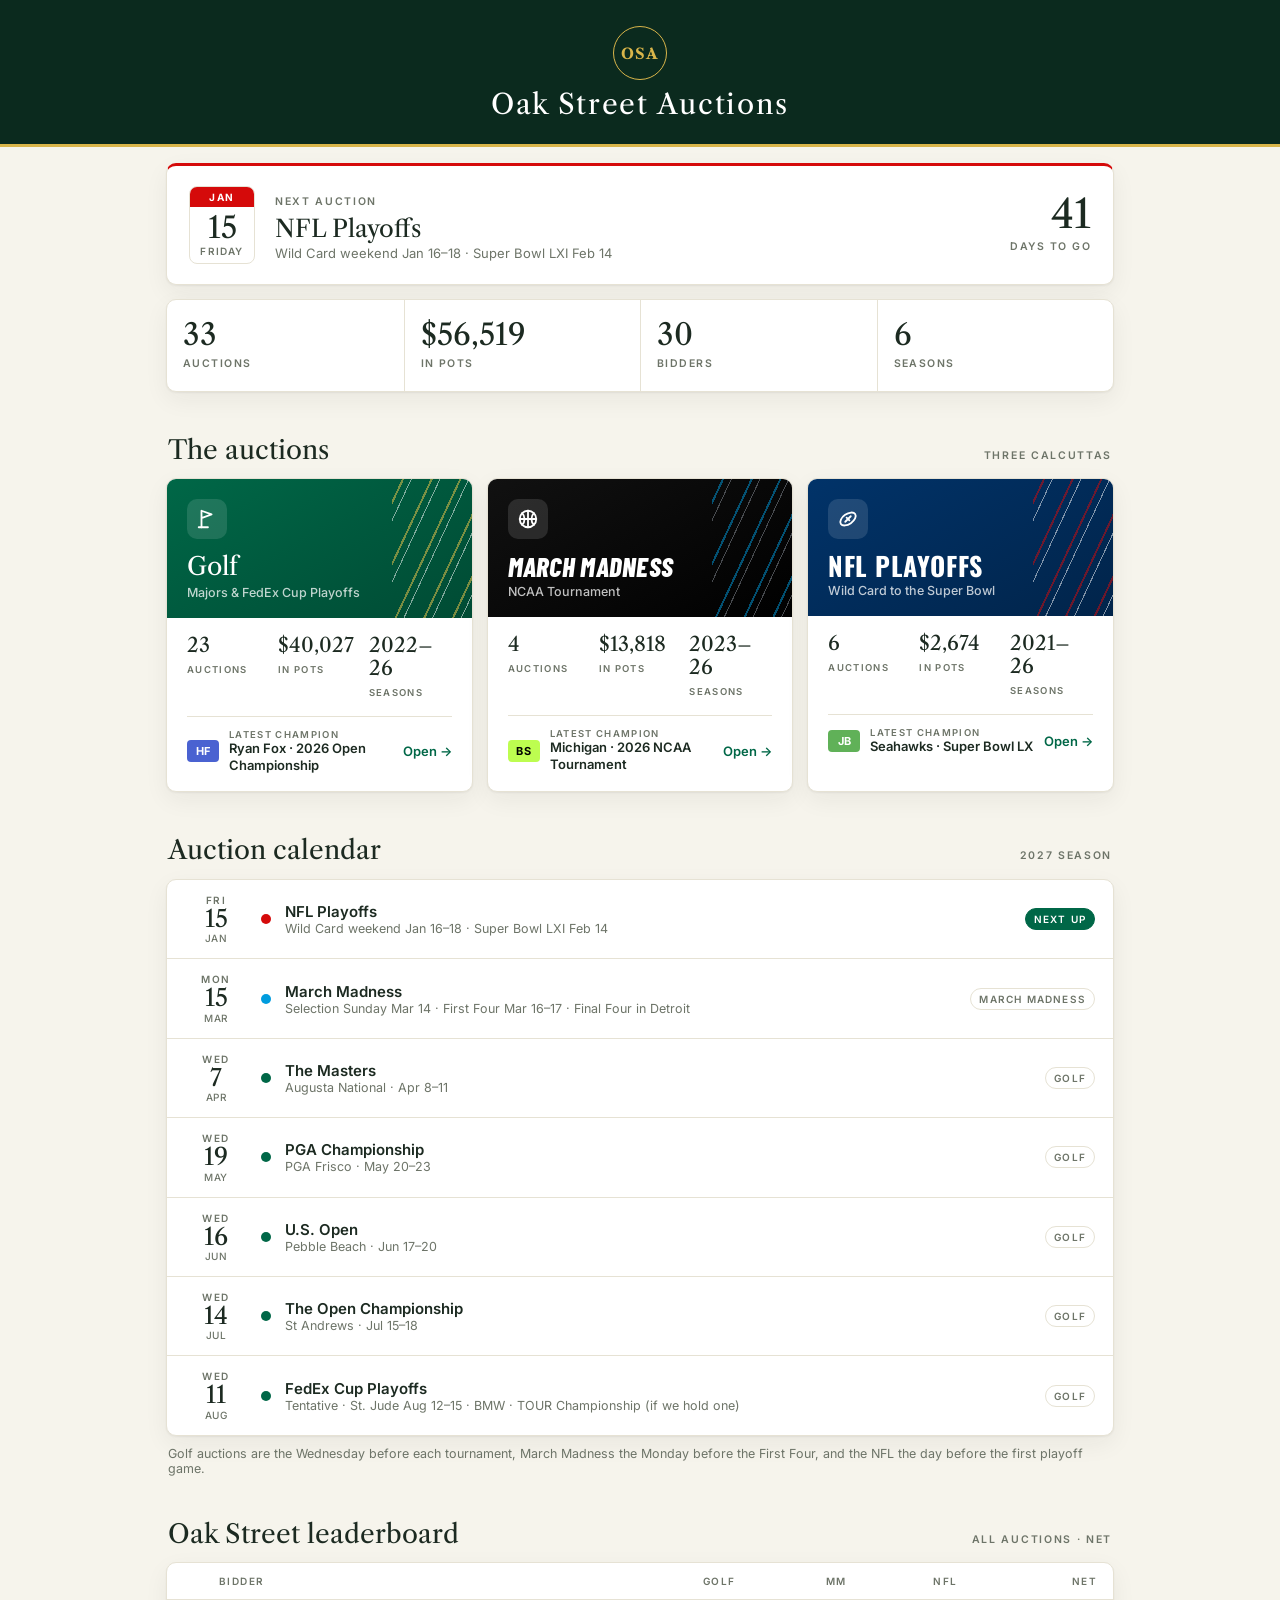
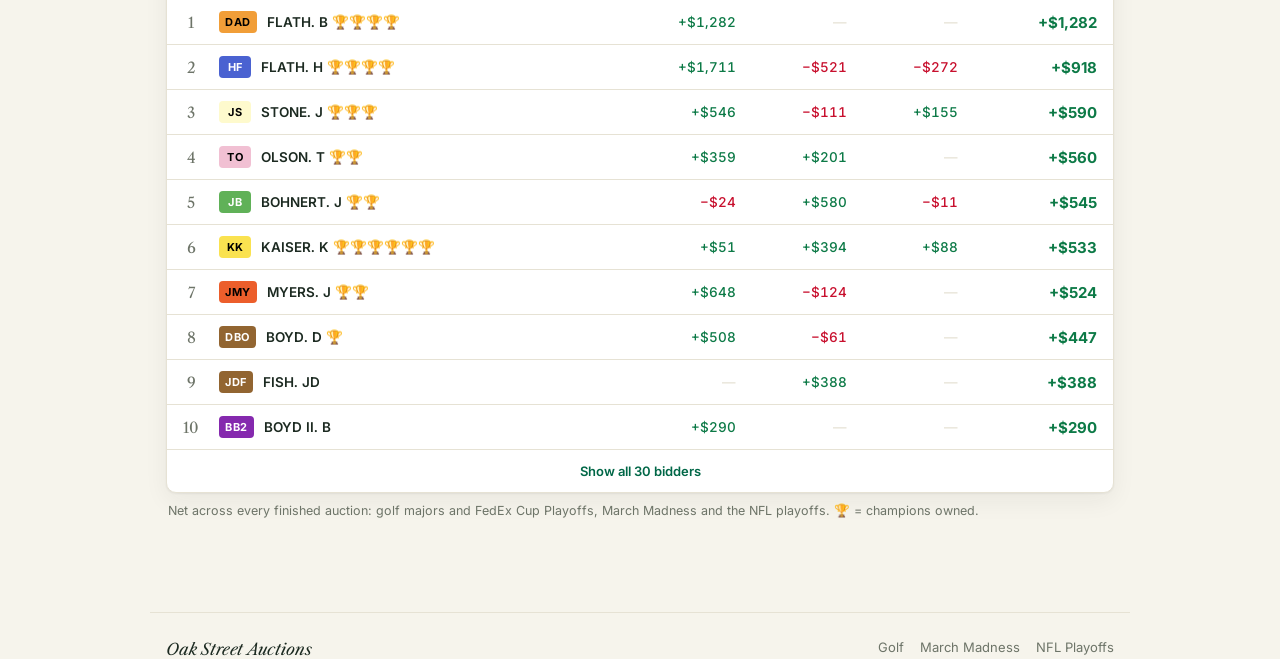
==== index.html @ 52f44124 "Main page reads totals live from the three sites (snapshot shown first, cached) Co-Authored-By: Clau" ====
<!doctype html>
<html lang="en">
<head>
<meta charset="utf-8">
<meta name="viewport" content="width=device-width,initial-scale=1,viewport-fit=cover">
<title>Oak Street Auctions</title>
<meta name="description" content="Oak Street Auctions: golf majors, March Madness and NFL Playoffs Calcuttas. Every bid, payout and champion since 2021.">
<meta name="theme-color" content="#0b2a1e">
<link rel="apple-touch-icon" href="apple-touch-icon.png">
<link rel="icon" href="apple-touch-icon.png">
<link rel="preconnect" href="https://fonts.googleapis.com">
<link href="https://fonts.googleapis.com/css2?family=Libre+Caslon+Text:ital,wght@0,400;0,700;1,400&family=Inter:wght@400;500;600;700&display=swap" rel="stylesheet">
<style>
:root{--bg:#f6f4ec;--card:#fff;--fg:#1c2a21;--mut:#6d7468;--line:#e6e2d4;--row:#faf9f4;--green:#006747;--deep:#0b2a1e;--gold:#d9b54a;--pos:#0d7a47;--neg:#c8102e;
  --shadow:0 1px 2px rgba(28,42,33,.06),0 8px 24px rgba(28,42,33,.06);--serif:"Libre Caslon Text",Georgia,serif;--ui:Inter,system-ui,-apple-system,"Segoe UI",sans-serif;
  --golf:#006747;--mm:#009cde;--nfl:#d50a0a}
@media (prefers-color-scheme:dark){:root:not([data-theme="light"]){--bg:#0a110d;--card:#121b16;--fg:#eef1ea;--mut:#9aa396;--line:#243029;--row:#16201a;--green:#4fb98a;--pos:#5fca98;--neg:#ff7a72;--shadow:none}}
:root[data-theme="dark"]{--bg:#0a110d;--card:#121b16;--fg:#eef1ea;--mut:#9aa396;--line:#243029;--row:#16201a;--green:#4fb98a;--pos:#5fca98;--neg:#ff7a72;--shadow:none}
*{box-sizing:border-box}
html{-webkit-text-size-adjust:100%;scroll-behavior:smooth}
body{margin:0;background:var(--bg);color:var(--fg);font:400 15px/1.45 var(--ui);-webkit-font-smoothing:antialiased}
a{color:inherit}
/* ===== header: crest + name ===== */
.top{background:#0b2a1e;color:#fff;text-align:center;padding:calc(env(safe-area-inset-top,0px) + 18px) 16px 16px;border-bottom:3px solid var(--gold)}
.top .cr{width:46px;height:46px;margin:0 auto;border:1.5px solid var(--gold);border-radius:50%;display:grid;place-items:center;font:700 13px var(--serif);letter-spacing:.08em;color:var(--gold);text-decoration:none}
.top h1{margin:8px 0 0;font:400 22px/1.2 var(--serif);letter-spacing:.06em}
@media(min-width:700px){.top{padding-top:26px;padding-bottom:22px}.top .cr{width:54px;height:54px;font-size:15px}.top h1{font-size:28px}}
/* ===== layout ===== */
main{position:relative;z-index:2;max-width:980px;margin:16px auto 0;padding:0 16px calc(40px + env(safe-area-inset-bottom,0px))}
.sec{display:flex;align-items:baseline;justify-content:space-between;gap:12px;margin:44px 2px 14px}
.sec h2{margin:0;font:400 26px/1.1 var(--serif)}
.sec span{font:600 10.5px var(--ui);letter-spacing:.16em;text-transform:uppercase;color:var(--mut)}
.card{background:var(--card);border:1px solid var(--line);border-radius:10px;box-shadow:var(--shadow)}
/* next up */
.next{display:grid;grid-template-columns:auto minmax(0,1fr) auto;gap:20px;align-items:center;padding:20px 22px;text-decoration:none;border-top:3px solid var(--c,var(--green))}
.cal{width:66px;text-align:center;border:1px solid var(--line);border-radius:8px;overflow:hidden;background:var(--card)}
.cal b{display:block;background:var(--c,var(--green));color:#fff;font:700 10px var(--ui);letter-spacing:.16em;padding:4px 0}
.cal strong{display:block;font:400 30px/1.15 var(--serif);padding-top:4px}.cal small{display:block;font:600 10px var(--ui);letter-spacing:.12em;color:var(--mut);padding-bottom:6px;text-transform:uppercase}
.nx small{font:600 10.5px var(--ui);letter-spacing:.16em;text-transform:uppercase;color:var(--mut)}
.nx h3{margin:4px 0 2px;font:400 24px/1.15 var(--serif)}.nx p{margin:0;font:13px var(--ui);color:var(--mut)}
.cd{text-align:right}.cd strong{display:block;font:400 40px/1 var(--serif)}.cd small{font:600 10.5px var(--ui);letter-spacing:.14em;text-transform:uppercase;color:var(--mut)}
@media(max-width:560px){.next{grid-template-columns:auto minmax(0,1fr);gap:14px;padding:18px}.cd{grid-column:1/-1;text-align:left;display:flex;align-items:baseline;gap:8px;border-top:1px solid var(--line);padding-top:12px}.cd strong{font-size:28px}}
/* numbers */
.nums{display:grid;grid-template-columns:repeat(4,minmax(0,1fr));margin-top:14px}
.nums div{padding:18px 16px;border-left:1px solid var(--line)}.nums div:first-child{border-left:0}
.nums strong{display:block;font:400 30px/1.1 var(--serif)}.nums small{font:600 10.5px var(--ui);letter-spacing:.14em;text-transform:uppercase;color:var(--mut)}
@media(max-width:560px){.nums{grid-template-columns:repeat(2,minmax(0,1fr))}.nums div:nth-child(3){border-left:0}.nums div:nth-child(n+3){border-top:1px solid var(--line)}.nums strong{font-size:26px}}
/* auctions */
.grid3{display:grid;grid-template-columns:repeat(3,minmax(0,1fr));gap:14px}
@media(max-width:820px){.grid3{grid-template-columns:1fr}}
.auc{display:flex;flex-direction:column;overflow:hidden;text-decoration:none;transition:transform .15s,box-shadow .15s}
.auc:hover{transform:translateY(-2px);box-shadow:0 2px 4px rgba(0,0,0,.06),0 14px 34px rgba(0,0,0,.1)}
.ah{position:relative;overflow:hidden;color:#fff;padding:20px 20px 18px;min-height:132px;display:flex;flex-direction:column;justify-content:space-between}
.ah:after{content:"";position:absolute;right:-10px;top:0;bottom:0;width:90px;background:repeating-linear-gradient(115deg,transparent 0 9px,var(--s1) 9px 11px,transparent 11px 17px,var(--s2) 17px 18px,transparent 18px 26px);opacity:.5}
.ah .ico{position:relative;z-index:1;width:40px;height:40px;border-radius:10px;background:rgba(255,255,255,.12);display:grid;place-items:center}
.ah .ico svg{width:22px;height:22px}
.ah h3{position:relative;z-index:1;margin:14px 0 0;font:400 25px/1.1 var(--serif)}
.ah p{position:relative;z-index:1;margin:4px 0 0;font:500 12.5px var(--ui);opacity:.75}
.golf .ah{background:linear-gradient(150deg,#006747,#004b34);--s1:#f2c94c;--s2:#fff}
.mm .ah{background:linear-gradient(150deg,#111,#000);--s1:#009cde;--s2:#8a9099}.mm .ah h3{font:italic 800 27px/1 "Barlow Condensed",var(--ui);text-transform:uppercase;letter-spacing:.01em}
.nfl .ah{background:linear-gradient(150deg,#013369,#01244a);--s1:#d50a0a;--s2:#fff}.nfl .ah h3{font:700 26px/1 Oswald,var(--ui);text-transform:uppercase;letter-spacing:.02em}
.ab{padding:16px 20px 18px;display:flex;flex-direction:column;gap:14px;flex:1}
.st{display:grid;grid-template-columns:repeat(3,minmax(0,1fr));gap:8px}
.st strong{display:block;font:400 20px/1.15 var(--serif)}.st small{font:600 9.5px var(--ui);letter-spacing:.14em;text-transform:uppercase;color:var(--mut)}
.lt{display:flex;align-items:center;gap:10px;padding-top:12px;border-top:1px solid var(--line);font:13px var(--ui)}
.lt .m{flex:1;min-width:0}.lt .m small{display:block;font:600 9.5px var(--ui);letter-spacing:.14em;text-transform:uppercase;color:var(--mut)}
.lt .m span{display:block;font-weight:600;line-height:1.3}
.open{font:600 13px var(--ui);color:var(--green);white-space:nowrap}
.tag{display:inline-flex;align-items:center;justify-content:center;min-width:32px;height:22px;padding:0 6px;border-radius:4px;font:700 11px var(--ui);letter-spacing:.04em;text-indent:.04em;flex:none}
/* calendar */
.tl .ev{display:grid;grid-template-columns:62px 10px minmax(0,1fr) auto;gap:14px;align-items:center;padding:14px 18px;border-bottom:1px solid var(--line);text-decoration:none}
.tl .ev:last-child{border-bottom:0}.tl .ev:hover{background:var(--row)}
.tl .d{text-align:center}.tl .d b{display:block;font:600 10px var(--ui);letter-spacing:.14em;color:var(--mut);text-transform:uppercase}.tl .d strong{display:block;font:400 24px/1.1 var(--serif)}.tl .d small{display:block;font:500 10px var(--ui);color:var(--mut);letter-spacing:.06em;text-transform:uppercase}
.tl .dot{width:10px;height:10px;border-radius:50%;background:var(--c)}
.tl .n{min-width:0}.tl .n strong{display:block;font:600 15px var(--ui)}.tl .n span{display:block;font:12.5px var(--ui);color:var(--mut);white-space:nowrap;overflow:hidden;text-overflow:ellipsis}
.pill{font:600 10px var(--ui);letter-spacing:.12em;text-transform:uppercase;padding:4px 8px;border-radius:99px;border:1px solid var(--line);color:var(--mut);white-space:nowrap}
.pill.nx{background:var(--green);border-color:var(--green);color:#fff}.pill.lv{background:#c8102e;border-color:#c8102e;color:#fff}
.tl .ev.past{opacity:.5}
@media(max-width:560px){.tl .ev{grid-template-columns:52px 8px minmax(0,1fr);gap:12px;padding:13px 14px}.tl .ev .pill{display:none}.tl .ev .pill.nx,.tl .ev .pill.lv{display:inline-block;grid-column:3;justify-self:start;margin-top:-4px}}
/* leaderboard */
.lb table{width:100%;border-collapse:collapse;font:500 13.5px var(--ui);font-variant-numeric:tabular-nums}
.lb th{font:600 10px var(--ui);letter-spacing:.14em;text-transform:uppercase;color:var(--mut);text-align:right;padding:12px 10px;border-bottom:1px solid var(--line)}
.lb td{padding:11px 10px;border-bottom:1px solid var(--line);text-align:right;white-space:nowrap}
.lb tr:last-child td{border-bottom:0}
.lb .rk{width:28px;text-align:center;color:var(--mut);font:400 15px var(--serif)}
.lb .who{text-align:left}.lb .who div{display:flex;align-items:center;gap:10px;font-weight:600}
.lb .tot{font:700 15px var(--ui)}
.lb .pos{color:var(--pos)}.lb .neg{color:var(--neg)}.lb .z{color:var(--line)}
.lb th:first-child,.lb td:first-child{padding-left:16px}.lb th:last-child,.lb td:last-child{padding-right:16px}
@media(max-width:560px){.lb .sp{display:none}}
.more{display:block;width:100%;border:0;border-top:1px solid var(--line);background:none;color:var(--green);font:600 13px var(--ui);padding:13px;cursor:pointer}
.note{font:12.5px var(--ui);color:var(--mut);margin:10px 2px 0}
footer{max-width:980px;margin:54px auto 0;padding:26px 16px 0;border-top:1px solid var(--line);display:flex;justify-content:space-between;gap:16px;flex-wrap:wrap;font:13px var(--ui);color:var(--mut)}
footer b{font:400 italic 16px var(--serif);color:var(--fg)}footer nav{display:flex;gap:16px}footer nav a{text-decoration:none}footer nav a:hover{color:var(--fg)}
</style>
<link href="https://fonts.googleapis.com/css2?family=Barlow+Condensed:ital,wght@1,800&family=Oswald:wght@700&display=swap" rel="stylesheet">
<script src="summary.js"></script>
</head>
<body>
<header class="top"><a class="cr" href="/" aria-label="Oak Street Auctions home">OSA</a><h1>Oak Street Auctions</h1></header>
<main>
  <a class="card next" id="next" href="#calendar"></a>
  <div class="card nums" id="nums"></div>

  <div class="sec" id="auctions"><h2>The auctions</h2><span>Three Calcuttas</span></div>
  <div class="grid3" id="aucs"></div>

  <div class="sec" id="calendar"><h2>Auction calendar</h2><span id="season"></span></div>
  <div class="card tl" id="tl"></div>
  <div class="note">Golf auctions are the Wednesday before each tournament, March Madness the Monday before the First Four, and the NFL the day before the first playoff game.</div>

  <div class="sec" id="leaderboard"><h2>Oak Street leaderboard</h2><span>All auctions · net</span></div>
  <div class="card lb" id="lb"></div>
  <div class="note">Net across every finished auction: golf majors and FedEx Cup Playoffs, March Madness and the NFL playoffs. 🏆 = champions owned.</div>
</main>
<footer><b>Oak Street Auctions</b><nav><a href="/majors/">Golf</a><a href="/march-madness/">March Madness</a><a href="/nfl/">NFL Playoffs</a></nav></footer>
<script>
const $=id=>document.getElementById(id);
const fm=n=>"$"+Math.round(n).toLocaleString(),sg=n=>(n=Math.round(n),(n<0?"−":n>0?"+":"")+fm(Math.abs(n))),cl=n=>Math.round(n)>0?"pos":Math.round(n)<0?"neg":"";
const SP={golf:{n:"Golf",c:"#006747",url:"/majors/",sub:"Majors & FedEx Cup Playoffs",what:"auctions",ic:'<path d="M6 21V3l11 4-11 4"/><path d="M3 21h10"/>'},
  mm:{n:"March Madness",c:"#009cde",url:"/march-madness/",sub:"NCAA Tournament",what:"auctions",ic:'<circle cx="12" cy="12" r="9"/><path d="M3 12h18M12 3v18M5.6 5.6c3.5 3.5 3.5 9.3 0 12.8M18.4 5.6c-3.5 3.5-3.5 9.3 0 12.8"/>'},
  nfl:{n:"NFL Playoffs",c:"#d50a0a",url:"/nfl/",sub:"Wild Card to the Super Bowl",what:"auctions",ic:'<ellipse cx="12" cy="12" rx="9.5" ry="5.5" transform="rotate(-35 12 12)"/><path d="M9 15l6-6M10.5 10.5l1 1M12.5 12.5l1 1"/>'}};
const tag=n=>{const l=window.OSA.look[n];return l?`<span class="tag" style="background:${l[1]};color:${l[2]}">${l[0]}</span>`:""};
const svg=d=>`<svg viewBox="0 0 24 24" fill="none" stroke="currentColor" stroke-width="2" stroke-linecap="round" stroke-linejoin="round">${d}</svg>`;
const dk=s=>new Date(s+"T12:00:00");
function draw(sched){const O=window.OSA,S=O.sites,today=new Date();today.setHours(0,0,0,0);
  const y0=Math.min(...Object.values(S).map(s=>s.y0));if($("kick"))$("kick").textContent="Calcuttas since "+y0;
  const tot=Object.values(S).reduce((a,s)=>a+s.auctions,0),pots=Object.values(S).reduce((a,s)=>a+s.pots,0);
  $("nums").innerHTML=`<div><strong>${tot}</strong><small>Auctions</small></div><div><strong>${fm(pots)}</strong><small>In pots</small></div><div><strong>${O.board.length}</strong><small>Bidders</small></div><div><strong>${new Date().getFullYear()-y0+1}</strong><small>Seasons</small></div>`;
  $("aucs").innerHTML=["golf","mm","nfl"].map(k=>{const s=S[k],p=SP[k];const owners=(s.last.owner||"").split(" & ").filter(Boolean);
    return`<a class="card auc ${k}" href="${p.url}"><div class="ah"><span class="ico">${svg(p.ic)}</span><div><h3>${p.n}</h3><p>${p.sub}</p></div></div>
    <div class="ab"><div class="st"><div><strong>${s.auctions}</strong><small>${p.what}</small></div><div><strong>${fm(s.pots)}</strong><small>in pots</small></div><div><strong>${s.y0}–${String(s.y1).slice(2)}</strong><small>seasons</small></div></div>
    <div class="lt">${owners.map(tag).join("")}<div class="m"><small>Latest champion</small><span>${s.last.champ} · ${s.last.ev}</span></div><span class="open">Open →</span></div></div></a>`}).join("");
  // calendar
  const ev=(sched&&sched.auctions||[]).map(a=>Object.assign({},a,{dt:dk(a.date)})).sort((a,b)=>a.dt-b.dt);
  $("season").textContent=sched?sched.season+" season":"";
  const nx=ev.find(a=>a.dt>=today);
  $("tl").innerHTML=ev.map(a=>{const p=SP[a.sport],past=a.dt<today,isN=a===nx,isT=a.dt.getTime()===today.getTime();
    return`<a class="ev${past?" past":""}" href="${a.site||p.url}" style="--c:${p.c}"><div class="d"><b>${a.dt.toLocaleDateString(undefined,{weekday:"short"})}</b><strong>${a.dt.getDate()}</strong><small>${a.dt.toLocaleDateString(undefined,{month:"short"})}</small></div><span class="dot"></span>
    <div class="n"><strong>${a.name}</strong><span>${a.tbd?"Tentative · ":""}${a.detail||""}</span></div>${isT?'<span class="pill lv">Tonight</span>':isN?'<span class="pill nx">Next up</span>':`<span class="pill">${p.n}</span>`}</a>`}).join("")||`<div style="padding:18px" class="note">The next season's calendar is coming soon.</div>`;
  // next up
  if(nx){const p=SP[nx.sport],days=Math.round((nx.dt-today)/864e5);
    $("next").style.setProperty("--c",p.c);$("next").href=nx.site||p.url;
    $("next").innerHTML=`<div class="cal"><b>${nx.dt.toLocaleDateString(undefined,{month:"short"}).toUpperCase()}</b><strong>${nx.dt.getDate()}</strong><small>${nx.dt.toLocaleDateString(undefined,{weekday:"long"})}</small></div>
    <div class="nx"><small>Next auction</small><h3>${nx.name}</h3><p>${nx.detail||""}</p></div><div class="cd"><strong>${days===0?"Tonight":days}</strong><small>${days===0?"":days===1?"day to go":"days to go"}</small></div>`}
  else $("next").style.display="none";
  // leaderboard
  const B=O.board,row=(r,i)=>{const net=r.won-r.paid,cell=k=>r.by[k]==null?'<td class="sp z">—</td>':`<td class="sp ${cl(r.by[k])}">${sg(r.by[k])}</td>`;
    return`<tr><td class="rk">${i+1}</td><td class="who"><div>${tag(r.n)}<span>${r.n}${r.titles?" "+"🏆".repeat(Math.min(r.titles,6)):""}</span></div></td>${cell("golf")}${cell("mm")}${cell("nfl")}<td class="tot ${cl(net)}">${sg(net)}</td></tr>`};
  const render=all=>{$("lb").innerHTML=`<table><thead><tr><th></th><th style="text-align:left">Bidder</th><th class="sp">Golf</th><th class="sp">MM</th><th class="sp">NFL</th><th>Net</th></tr></thead><tbody>${(all?B:B.slice(0,10)).map(row).join("")}</tbody></table>${B.length>10?`<button class="more" id="lbm">${all?"Show top 10":"Show all "+B.length+" bidders"}</button>`:""}`;
    const m=$("lbm");if(m)m.onclick=()=>render(!all)};
  render(false)}

/* ===== live totals: read each site directly (same website), so this page is never out of date.
   Shows the saved snapshot (summary.js) or the last live read first, then refreshes in the background. ===== */
const XJS={
 golf:`(()=>{computeAll();const evs=ALL.events,B=bidders(evs);const lx=evs.reduce((m,x)=>!m||x.ord<m.ord?x:m,null);
  return{auctions:evs.length,pots:Math.round(evs.reduce((t,x)=>t+x.pot,0)),y0:Math.min(...evs.map(x=>x.yr)),y1:Math.max(...evs.map(x=>x.yr)),bidders:B.length,
  last:{ev:lx.e.name,champ:lx.champ?lx.champ.name:"",owner:lx.champOwner,pot:Math.round(lx.pot)},
  rows:B.map(b=>({n:b.name,paid:Math.round(b.paid),won:Math.round(b.won),titles:b.titles})),look:Object.fromEntries(Object.values(ALL.look).map(o=>[o.name,[o.tag,o.color,o.text]]))}})()`,
 mm:`(()=>{const A=allTime(),D=statsData();const ly=D.yrs[D.yrs.length-1];
  return{auctions:A.yrs.length,pots:Math.round(A.yrs.reduce((t,y)=>t+y.tot,0)),y0:+A.yrs[0].y,y1:+ly.y,bidders:A.rows.length,
  last:{ev:ly.y+" NCAA Tournament",champ:ly.champ,owner:ly.champOwn,pot:Math.round(ly.tot)},
  rows:A.rows.map(r=>({n:r.n,paid:Math.round(r.sp),won:Math.round(r.won),titles:r.t?r.t.length:0})),look:Object.fromEntries(A.rows.map(r=>[r.n,[r.b.tag,r.b.c,r.b.fg]]))}})()`,
 nfl:`(()=>{const A=allData(),ls=A.ys[A.ys.length-1];
  return{auctions:A.ys.length,pots:A.ys.reduce((t,S)=>t+S.pot,0),y0:+A.ys[0].y,y1:+ls.y,bidders:A.names.length,
  last:{ev:SBN(ls.y),champ:ls.champ.n,owner:ls.champ.own.map(o=>o[0]).join(" & "),pot:ls.pot},
  rows:A.names.map(n=>{const my=A.lots.filter(l=>l.own===n);return{n,paid:Math.round(my.reduce((a,l)=>a+l.bid,0)),won:Math.round(my.reduce((a,l)=>a+l.won,0)),titles:A.ys.filter(S=>S.champ.own.some(o=>o[0]===n)).length}}),look:Object.fromEntries(A.names.map(n=>[n,[A.look[n].tag,A.look[n].c,A.look[n].fg]]))}})()`};
const SRC={golf:"/majors/?embed=1",mm:"/march-madness/?embed=1",nfl:"/nfl/?embed=1"};
function readSite(k){return new Promise(res=>{const f=document.createElement("iframe");f.style.cssText="position:absolute;width:1px;height:1px;left:-9999px;border:0;visibility:hidden";f.setAttribute("aria-hidden","true");f.tabIndex=-1;
  let n=0,done=v=>{clearInterval(t);f.remove();res(v)};const t=setInterval(()=>{n++;try{const w=f.contentWindow;if(w&&w.document.readyState==="complete"){const v=w.eval(XJS[k]);if(v&&v.rows&&v.rows.length)return done({v,w:null,tagSet:null})}}catch(e){}if(n>60)done(null)},250);
  f.src=SRC[k];document.body.appendChild(f)})}
function build(d,tagger){const look={};["nfl","mm","golf"].forEach(k=>Object.assign(look,d[k].look));
  if(tagger){const T=tagger(Object.keys(look));for(const n in look)if(T[n])look[n]=[T[n],look[n][1],look[n][2]]}
  const comb={};["golf","mm","nfl"].forEach(k=>d[k].rows.forEach(r=>{const c=comb[r.n]||(comb[r.n]={n:r.n,paid:0,won:0,titles:0,by:{}});c.paid+=r.paid;c.won+=r.won;c.titles+=r.titles;c.by[k]=r.won-r.paid}));
  const sites={};for(const k in d){const{rows,look:_,...rest}=d[k];sites[k]=rest}
  return{sites,look,board:Object.values(comb).sort((a,b)=>(b.won-b.paid)-(a.won-a.paid))}}
async function refreshLive(){const ks=["golf","mm","nfl"],got={};let tagger=null;
  for(const k of ks){const r=await readSite(k);if(!r)return;got[k]=r.v}
  // all-time tags come from the golf site's rule (both bidders sharing initials get three letters; Brandon Flath is DAD next to Flater)
  try{const f=document.createElement("iframe");f.style.cssText="position:absolute;width:1px;height:1px;left:-9999px;border:0;visibility:hidden";f.src="/majors/?embed=1";document.body.appendChild(f);
    await new Promise(r=>{let n=0;const t=setInterval(()=>{n++;try{if(f.contentWindow.tagSet){tagger=(ns)=>f.contentWindow.tagSet(ns,true);clearInterval(t);r()}}catch(e){}if(n>40){clearInterval(t);r()}},250)});
    const L=build(got,tagger);f.remove();
    window.OSA=L;try{localStorage.setItem("osa-summary",JSON.stringify({t:Date.now(),d:L}))}catch(e){}if(window.SCHED_DATA!==undefined)draw(window.SCHED_DATA)}catch(e){}}
try{const c=JSON.parse(localStorage.getItem("osa-summary")||"null");if(c&&c.d&&c.d.board)window.OSA=c.d}catch(e){}
fetch("schedule.json",{cache:"no-store"}).then(r=>r.json()).catch(()=>null).then(j=>{window.SCHED_DATA=j;draw(j);setTimeout(refreshLive,400)});
</script>
</body>
</html>
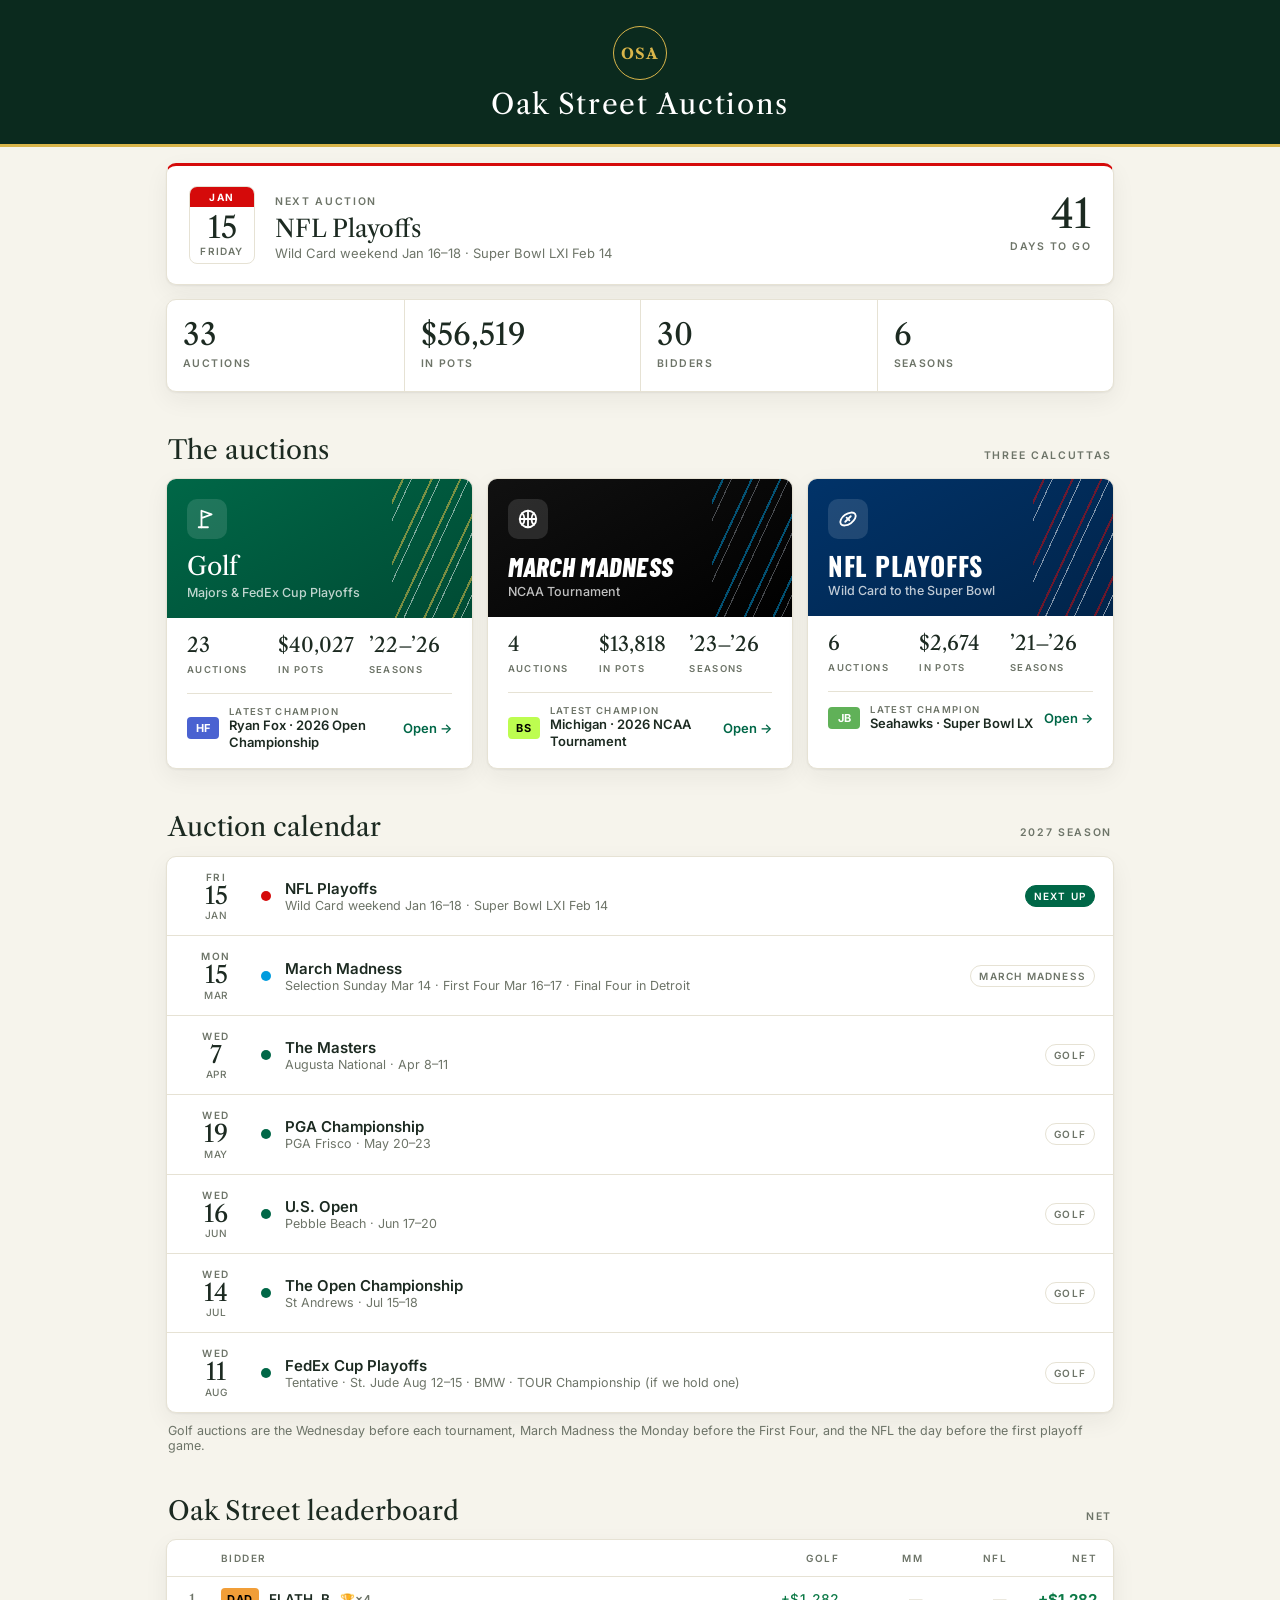
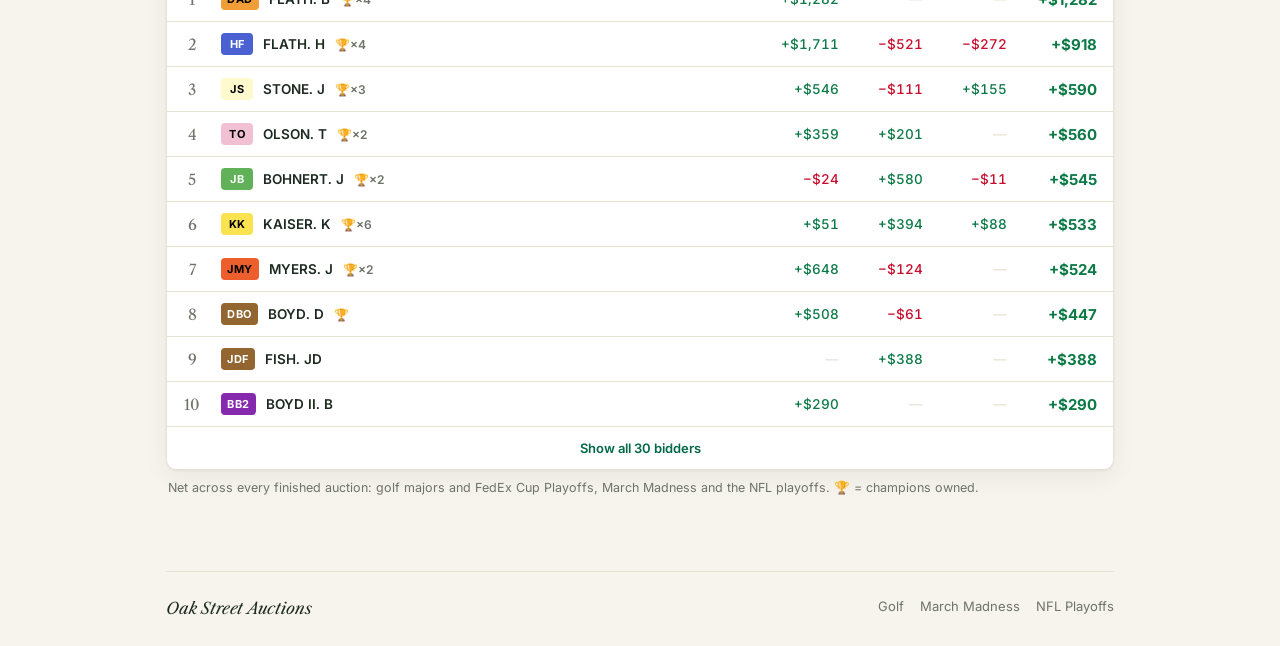
==== commit 500d0612: "Polish pass: no ligatures, leaderboard fits its card, footer inside margins, season ranges, NFL sche" ====
--- a/index.html
+++ b/index.html
@@ -4,7 +4,12 @@
 <meta charset="utf-8">
 <meta name="viewport" content="width=device-width,initial-scale=1,viewport-fit=cover">
 <title>Oak Street Auctions</title>
-<meta name="description" content="Oak Street Auctions: golf majors, March Madness and NFL Playoffs Calcuttas. Every bid, payout and champion since 2021.">
+<meta name="description" content="Golf majors, March Madness and NFL Playoffs Calcuttas: live scores, payouts, standings and every result since 2021.">
+<meta property="og:title" content="Oak Street Auctions">
+<meta property="og:description" content="Golf majors, March Madness and NFL Playoffs Calcuttas: live scores, payouts, standings and every result since 2021.">
+<meta property="og:url" content="https://oakstreetauctions.github.io/">
+<meta property="og:image" content="https://oakstreetauctions.github.io/apple-touch-icon.png">
+<meta property="og:type" content="website">
 <meta name="theme-color" content="#0b2a1e">
 <link rel="apple-touch-icon" href="apple-touch-icon.png">
 <link rel="icon" href="apple-touch-icon.png">
@@ -18,7 +23,7 @@
 :root[data-theme="dark"]{--bg:#0a110d;--card:#121b16;--fg:#eef1ea;--mut:#9aa396;--line:#243029;--row:#16201a;--green:#4fb98a;--pos:#5fca98;--neg:#ff7a72;--shadow:none}
 *{box-sizing:border-box}
 html{-webkit-text-size-adjust:100%;scroll-behavior:smooth}
-body{margin:0;background:var(--bg);color:var(--fg);font:400 15px/1.45 var(--ui);-webkit-font-smoothing:antialiased}
+body{margin:0;background:var(--bg);color:var(--fg);font:400 15px/1.45 var(--ui);-webkit-font-smoothing:antialiased;font-variant-ligatures:no-common-ligatures;font-feature-settings:"liga" 0,"dlig" 0}
 a{color:inherit}
 /* ===== header: crest + name ===== */
 .top{background:#0b2a1e;color:#fff;text-align:center;padding:calc(env(safe-area-inset-top,0px) + 18px) 16px 16px;border-bottom:3px solid var(--gold)}
@@ -61,7 +66,7 @@
 .nfl .ah{background:linear-gradient(150deg,#013369,#01244a);--s1:#d50a0a;--s2:#fff}.nfl .ah h3{font:700 26px/1 Oswald,var(--ui);text-transform:uppercase;letter-spacing:.02em}
 .ab{padding:16px 20px 18px;display:flex;flex-direction:column;gap:14px;flex:1}
 .st{display:grid;grid-template-columns:repeat(3,minmax(0,1fr));gap:8px}
-.st strong{display:block;font:400 20px/1.15 var(--serif)}.st small{font:600 9.5px var(--ui);letter-spacing:.14em;text-transform:uppercase;color:var(--mut)}
+.st strong{display:block;font:400 20px/1.15 var(--serif);white-space:nowrap}.st small{font:600 9.5px var(--ui);letter-spacing:.14em;text-transform:uppercase;color:var(--mut)}
 .lt{display:flex;align-items:center;gap:10px;padding-top:12px;border-top:1px solid var(--line);font:13px var(--ui)}
 .lt .m{flex:1;min-width:0}.lt .m small{display:block;font:600 9.5px var(--ui);letter-spacing:.14em;text-transform:uppercase;color:var(--mut)}
 .lt .m span{display:block;font-weight:600;line-height:1.3}
@@ -78,20 +83,22 @@
 .tl .ev.past{opacity:.5}
 @media(max-width:560px){.tl .ev{grid-template-columns:52px 8px minmax(0,1fr);gap:12px;padding:13px 14px}.tl .ev .pill{display:none}.tl .ev .pill.nx,.tl .ev .pill.lv{display:inline-block;grid-column:3;justify-self:start;margin-top:-4px}}
 /* leaderboard */
-.lb table{width:100%;border-collapse:collapse;font:500 13.5px var(--ui);font-variant-numeric:tabular-nums}
+.lb{overflow:hidden}.lb table{width:100%;table-layout:fixed;border-collapse:collapse;font:500 13.5px var(--ui);font-variant-numeric:tabular-nums}
 .lb th{font:600 10px var(--ui);letter-spacing:.14em;text-transform:uppercase;color:var(--mut);text-align:right;padding:12px 10px;border-bottom:1px solid var(--line)}
 .lb td{padding:11px 10px;border-bottom:1px solid var(--line);text-align:right;white-space:nowrap}
 .lb tr:last-child td{border-bottom:0}
 .lb .rk{width:28px;text-align:center;color:var(--mut);font:400 15px var(--serif)}
-.lb .who{text-align:left}.lb .who div{display:flex;align-items:center;gap:10px;font-weight:600}
+.lb .who{text-align:left;width:auto}.lb .who div{display:flex;align-items:center;gap:10px;font-weight:600;min-width:0}.lb .who span:not(.tag){overflow:hidden;text-overflow:ellipsis;white-space:nowrap}.lb .tr{font:600 12px var(--ui);color:var(--mut);white-space:nowrap}
+.lb th.sp,.lb td.sp{width:84px}.lb th:last-child,.lb td:last-child{width:96px}.lb th:first-child,.lb td:first-child{width:44px}
 .lb .tot{font:700 15px var(--ui)}
 .lb .pos{color:var(--pos)}.lb .neg{color:var(--neg)}.lb .z{color:var(--line)}
 .lb th:first-child,.lb td:first-child{padding-left:16px}.lb th:last-child,.lb td:last-child{padding-right:16px}
 @media(max-width:560px){.lb .sp{display:none}}
 .more{display:block;width:100%;border:0;border-top:1px solid var(--line);background:none;color:var(--green);font:600 13px var(--ui);padding:13px;cursor:pointer}
 .note{font:12.5px var(--ui);color:var(--mut);margin:10px 2px 0}
-footer{max-width:980px;margin:54px auto 0;padding:26px 16px 0;border-top:1px solid var(--line);display:flex;justify-content:space-between;gap:16px;flex-wrap:wrap;font:13px var(--ui);color:var(--mut)}
+footer{max-width:948px;margin:36px 16px 0;padding:26px 0 calc(28px + env(safe-area-inset-bottom,0px));border-top:1px solid var(--line);display:flex;justify-content:space-between;gap:16px;flex-wrap:wrap;font:13px var(--ui);color:var(--mut)}
 footer b{font:400 italic 16px var(--serif);color:var(--fg)}footer nav{display:flex;gap:16px}footer nav a{text-decoration:none}footer nav a:hover{color:var(--fg)}
+@media(min-width:980px){footer{margin-left:auto;margin-right:auto}}
 </style>
 <link href="https://fonts.googleapis.com/css2?family=Barlow+Condensed:ital,wght@1,800&family=Oswald:wght@700&display=swap" rel="stylesheet">
 <script src="summary.js"></script>
@@ -109,7 +116,7 @@
   <div class="card tl" id="tl"></div>
   <div class="note">Golf auctions are the Wednesday before each tournament, March Madness the Monday before the First Four, and the NFL the day before the first playoff game.</div>
 
-  <div class="sec" id="leaderboard"><h2>Oak Street leaderboard</h2><span>All auctions · net</span></div>
+  <div class="sec" id="leaderboard"><h2>Oak Street leaderboard</h2><span>Net</span></div>
   <div class="card lb" id="lb"></div>
   <div class="note">Net across every finished auction: golf majors and FedEx Cup Playoffs, March Madness and the NFL playoffs. 🏆 = champions owned.</div>
 </main>
@@ -129,7 +136,7 @@
   $("nums").innerHTML=`<div><strong>${tot}</strong><small>Auctions</small></div><div><strong>${fm(pots)}</strong><small>In pots</small></div><div><strong>${O.board.length}</strong><small>Bidders</small></div><div><strong>${new Date().getFullYear()-y0+1}</strong><small>Seasons</small></div>`;
   $("aucs").innerHTML=["golf","mm","nfl"].map(k=>{const s=S[k],p=SP[k];const owners=(s.last.owner||"").split(" & ").filter(Boolean);
     return`<a class="card auc ${k}" href="${p.url}"><div class="ah"><span class="ico">${svg(p.ic)}</span><div><h3>${p.n}</h3><p>${p.sub}</p></div></div>
-    <div class="ab"><div class="st"><div><strong>${s.auctions}</strong><small>${p.what}</small></div><div><strong>${fm(s.pots)}</strong><small>in pots</small></div><div><strong>${s.y0}–${String(s.y1).slice(2)}</strong><small>seasons</small></div></div>
+    <div class="ab"><div class="st"><div><strong>${s.auctions}</strong><small>${p.what}</small></div><div><strong>${fm(s.pots)}</strong><small>in pots</small></div><div><strong>’${String(s.y0).slice(2)}–’${String(s.y1).slice(2)}</strong><small>seasons</small></div></div>
     <div class="lt">${owners.map(tag).join("")}<div class="m"><small>Latest champion</small><span>${s.last.champ} · ${s.last.ev}</span></div><span class="open">Open →</span></div></div></a>`}).join("");
   // calendar
   const ev=(sched&&sched.auctions||[]).map(a=>Object.assign({},a,{dt:dk(a.date)})).sort((a,b)=>a.dt-b.dt);
@@ -146,7 +153,7 @@
   else $("next").style.display="none";
   // leaderboard
   const B=O.board,row=(r,i)=>{const net=r.won-r.paid,cell=k=>r.by[k]==null?'<td class="sp z">—</td>':`<td class="sp ${cl(r.by[k])}">${sg(r.by[k])}</td>`;
-    return`<tr><td class="rk">${i+1}</td><td class="who"><div>${tag(r.n)}<span>${r.n}${r.titles?" "+"🏆".repeat(Math.min(r.titles,6)):""}</span></div></td>${cell("golf")}${cell("mm")}${cell("nfl")}<td class="tot ${cl(net)}">${sg(net)}</td></tr>`};
+    return`<tr><td class="rk">${i+1}</td><td class="who"><div>${tag(r.n)}<span>${r.n}</span>${r.titles?`<span class="tr">🏆${r.titles>1?"×"+r.titles:""}</span>`:""}</div></td>${cell("golf")}${cell("mm")}${cell("nfl")}<td class="tot ${cl(net)}">${sg(net)}</td></tr>`};
   const render=all=>{$("lb").innerHTML=`<table><thead><tr><th></th><th style="text-align:left">Bidder</th><th class="sp">Golf</th><th class="sp">MM</th><th class="sp">NFL</th><th>Net</th></tr></thead><tbody>${(all?B:B.slice(0,10)).map(row).join("")}</tbody></table>${B.length>10?`<button class="more" id="lbm">${all?"Show top 10":"Show all "+B.length+" bidders"}</button>`:""}`;
     const m=$("lbm");if(m)m.onclick=()=>render(!all)};
   render(false)}
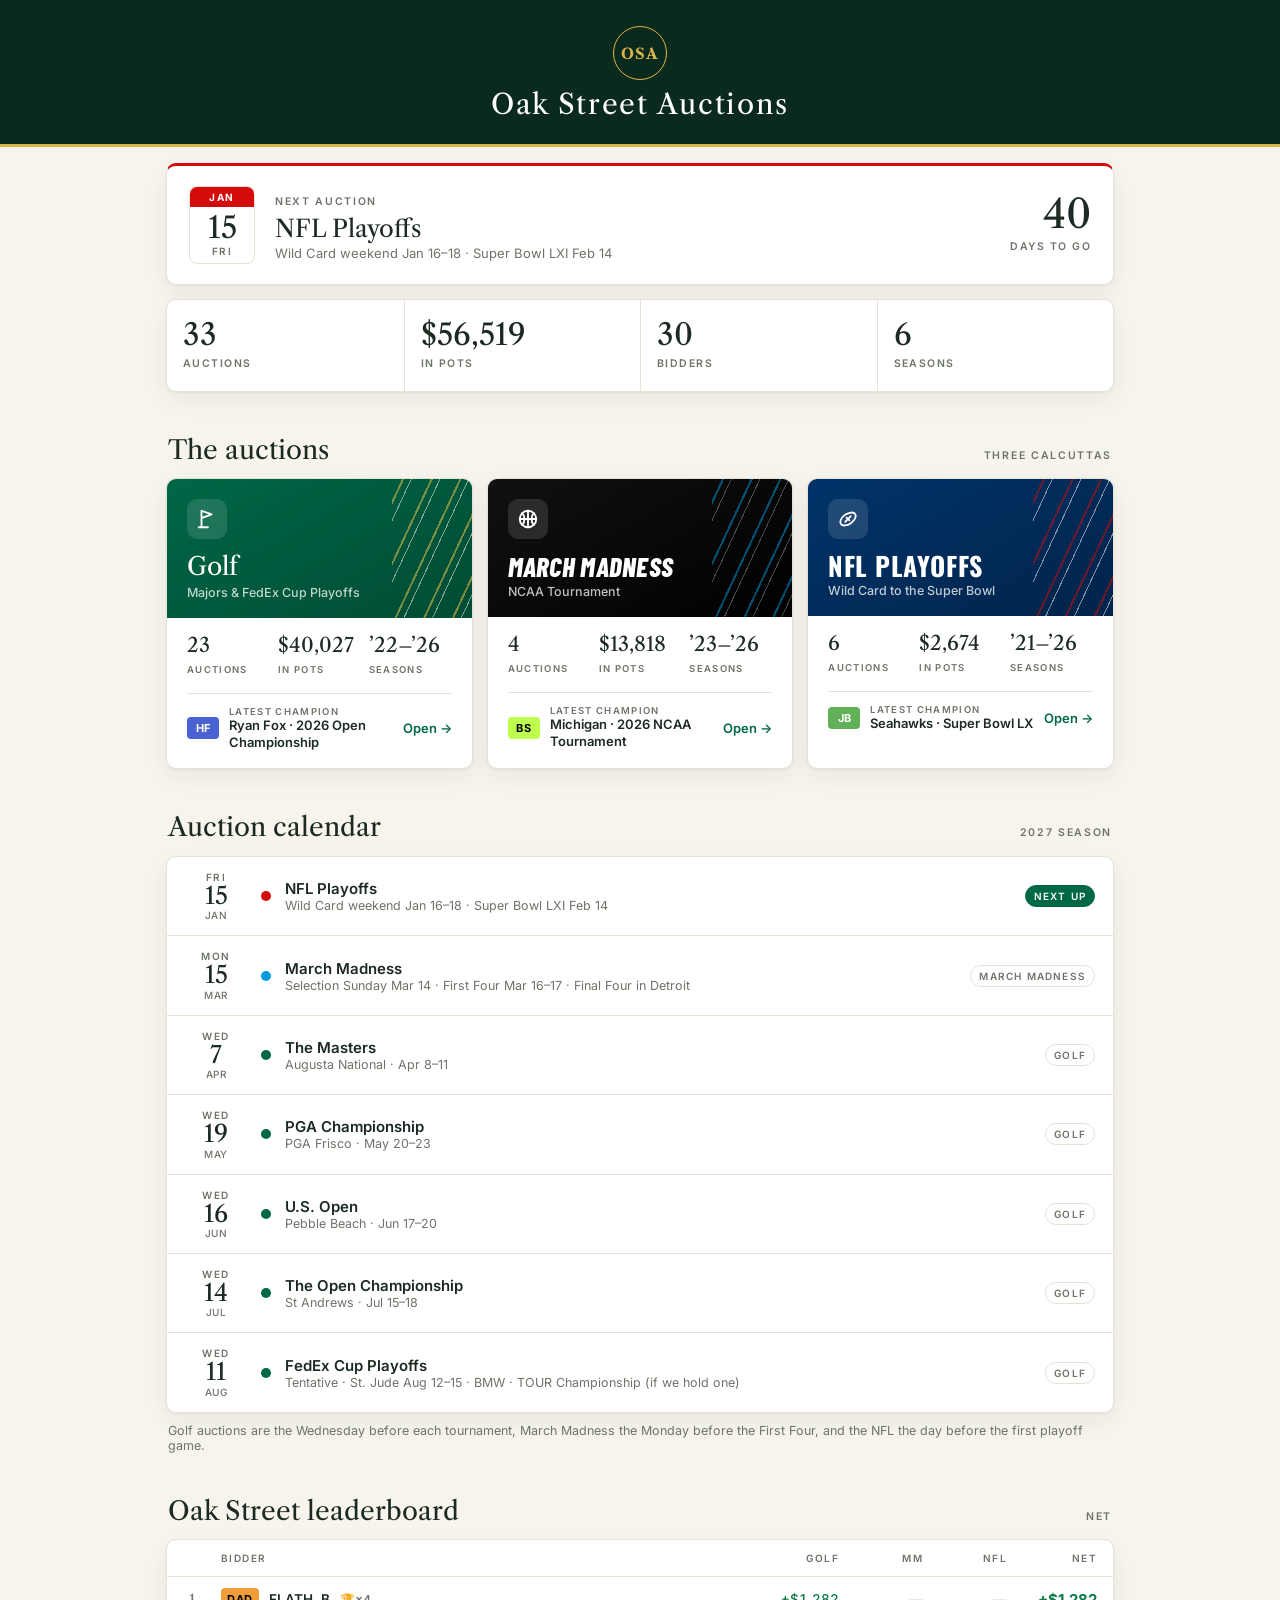
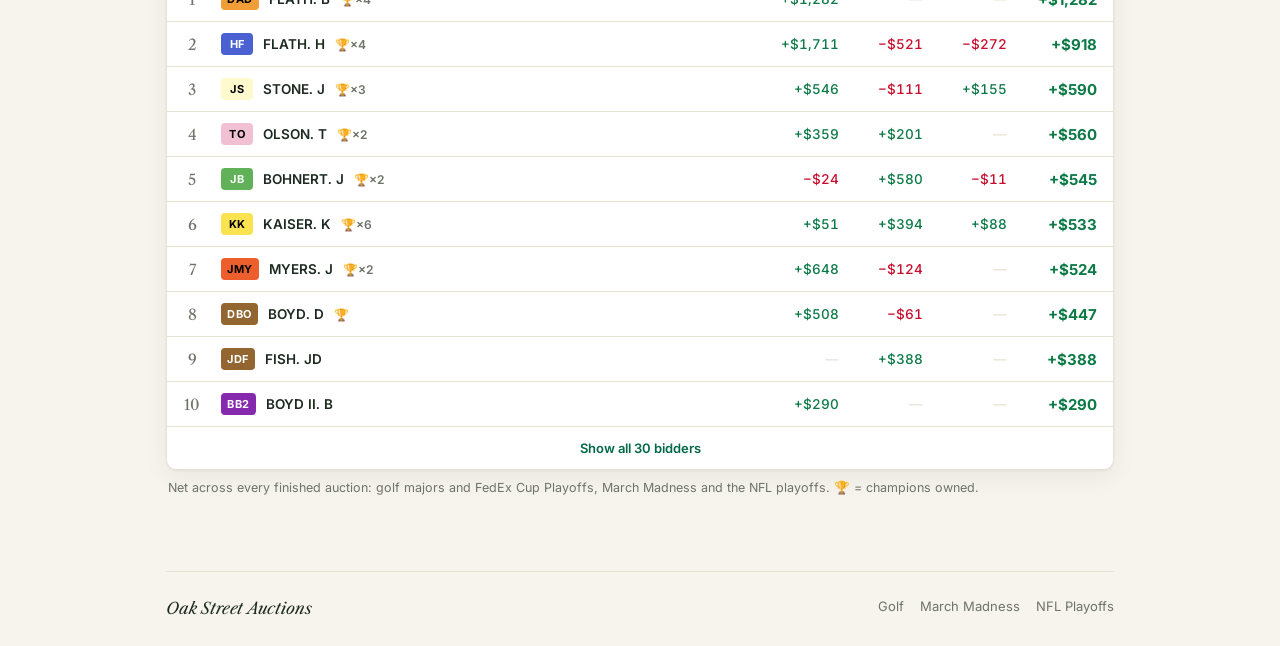
==== commit 57749693: "Countdown: fix off-by-one day and the auction-day Tonight tag; seasons count from data Co-Authored-B" ====
--- a/index.html
+++ b/index.html
@@ -133,7 +133,7 @@
 function draw(sched){const O=window.OSA,S=O.sites,today=new Date();today.setHours(0,0,0,0);
   const y0=Math.min(...Object.values(S).map(s=>s.y0));if($("kick"))$("kick").textContent="Calcuttas since "+y0;
   const tot=Object.values(S).reduce((a,s)=>a+s.auctions,0),pots=Object.values(S).reduce((a,s)=>a+s.pots,0);
-  $("nums").innerHTML=`<div><strong>${tot}</strong><small>Auctions</small></div><div><strong>${fm(pots)}</strong><small>In pots</small></div><div><strong>${O.board.length}</strong><small>Bidders</small></div><div><strong>${new Date().getFullYear()-y0+1}</strong><small>Seasons</small></div>`;
+  $("nums").innerHTML=`<div><strong>${tot}</strong><small>Auctions</small></div><div><strong>${fm(pots)}</strong><small>In pots</small></div><div><strong>${O.board.length}</strong><small>Bidders</small></div><div><strong>${Math.max(...Object.values(S).map(s=>s.y1))-y0+1}</strong><small>Seasons</small></div>`;
   $("aucs").innerHTML=["golf","mm","nfl"].map(k=>{const s=S[k],p=SP[k];const owners=(s.last.owner||"").split(" & ").filter(Boolean);
     return`<a class="card auc ${k}" href="${p.url}"><div class="ah"><span class="ico">${svg(p.ic)}</span><div><h3>${p.n}</h3><p>${p.sub}</p></div></div>
     <div class="ab"><div class="st"><div><strong>${s.auctions}</strong><small>${p.what}</small></div><div><strong>${fm(s.pots)}</strong><small>in pots</small></div><div><strong>’${String(s.y0).slice(2)}–’${String(s.y1).slice(2)}</strong><small>seasons</small></div></div>
@@ -142,13 +142,13 @@
   const ev=(sched&&sched.auctions||[]).map(a=>Object.assign({},a,{dt:dk(a.date)})).sort((a,b)=>a.dt-b.dt);
   $("season").textContent=sched?sched.season+" season":"";
   const nx=ev.find(a=>a.dt>=today);
-  $("tl").innerHTML=ev.map(a=>{const p=SP[a.sport],past=a.dt<today,isN=a===nx,isT=a.dt.getTime()===today.getTime();
+  $("tl").innerHTML=ev.map(a=>{const p=SP[a.sport],past=a.dt<today,isN=a===nx,isT=Math.floor((a.dt-today)/864e5)===0;
     return`<a class="ev${past?" past":""}" href="${a.site||p.url}" style="--c:${p.c}"><div class="d"><b>${a.dt.toLocaleDateString(undefined,{weekday:"short"})}</b><strong>${a.dt.getDate()}</strong><small>${a.dt.toLocaleDateString(undefined,{month:"short"})}</small></div><span class="dot"></span>
     <div class="n"><strong>${a.name}</strong><span>${a.tbd?"Tentative · ":""}${a.detail||""}</span></div>${isT?'<span class="pill lv">Tonight</span>':isN?'<span class="pill nx">Next up</span>':`<span class="pill">${p.n}</span>`}</a>`}).join("")||`<div style="padding:18px" class="note">The next season's calendar is coming soon.</div>`;
   // next up
-  if(nx){const p=SP[nx.sport],days=Math.round((nx.dt-today)/864e5);
+  if(nx){const p=SP[nx.sport],days=Math.floor((nx.dt-today)/864e5);
     $("next").style.setProperty("--c",p.c);$("next").href=nx.site||p.url;
-    $("next").innerHTML=`<div class="cal"><b>${nx.dt.toLocaleDateString(undefined,{month:"short"}).toUpperCase()}</b><strong>${nx.dt.getDate()}</strong><small>${nx.dt.toLocaleDateString(undefined,{weekday:"long"})}</small></div>
+    $("next").innerHTML=`<div class="cal"><b>${nx.dt.toLocaleDateString(undefined,{month:"short"}).toUpperCase()}</b><strong>${nx.dt.getDate()}</strong><small>${nx.dt.toLocaleDateString(undefined,{weekday:"short"})}</small></div>
     <div class="nx"><small>Next auction</small><h3>${nx.name}</h3><p>${nx.detail||""}</p></div><div class="cd"><strong>${days===0?"Tonight":days}</strong><small>${days===0?"":days===1?"day to go":"days to go"}</small></div>`}
   else $("next").style.display="none";
   // leaderboard
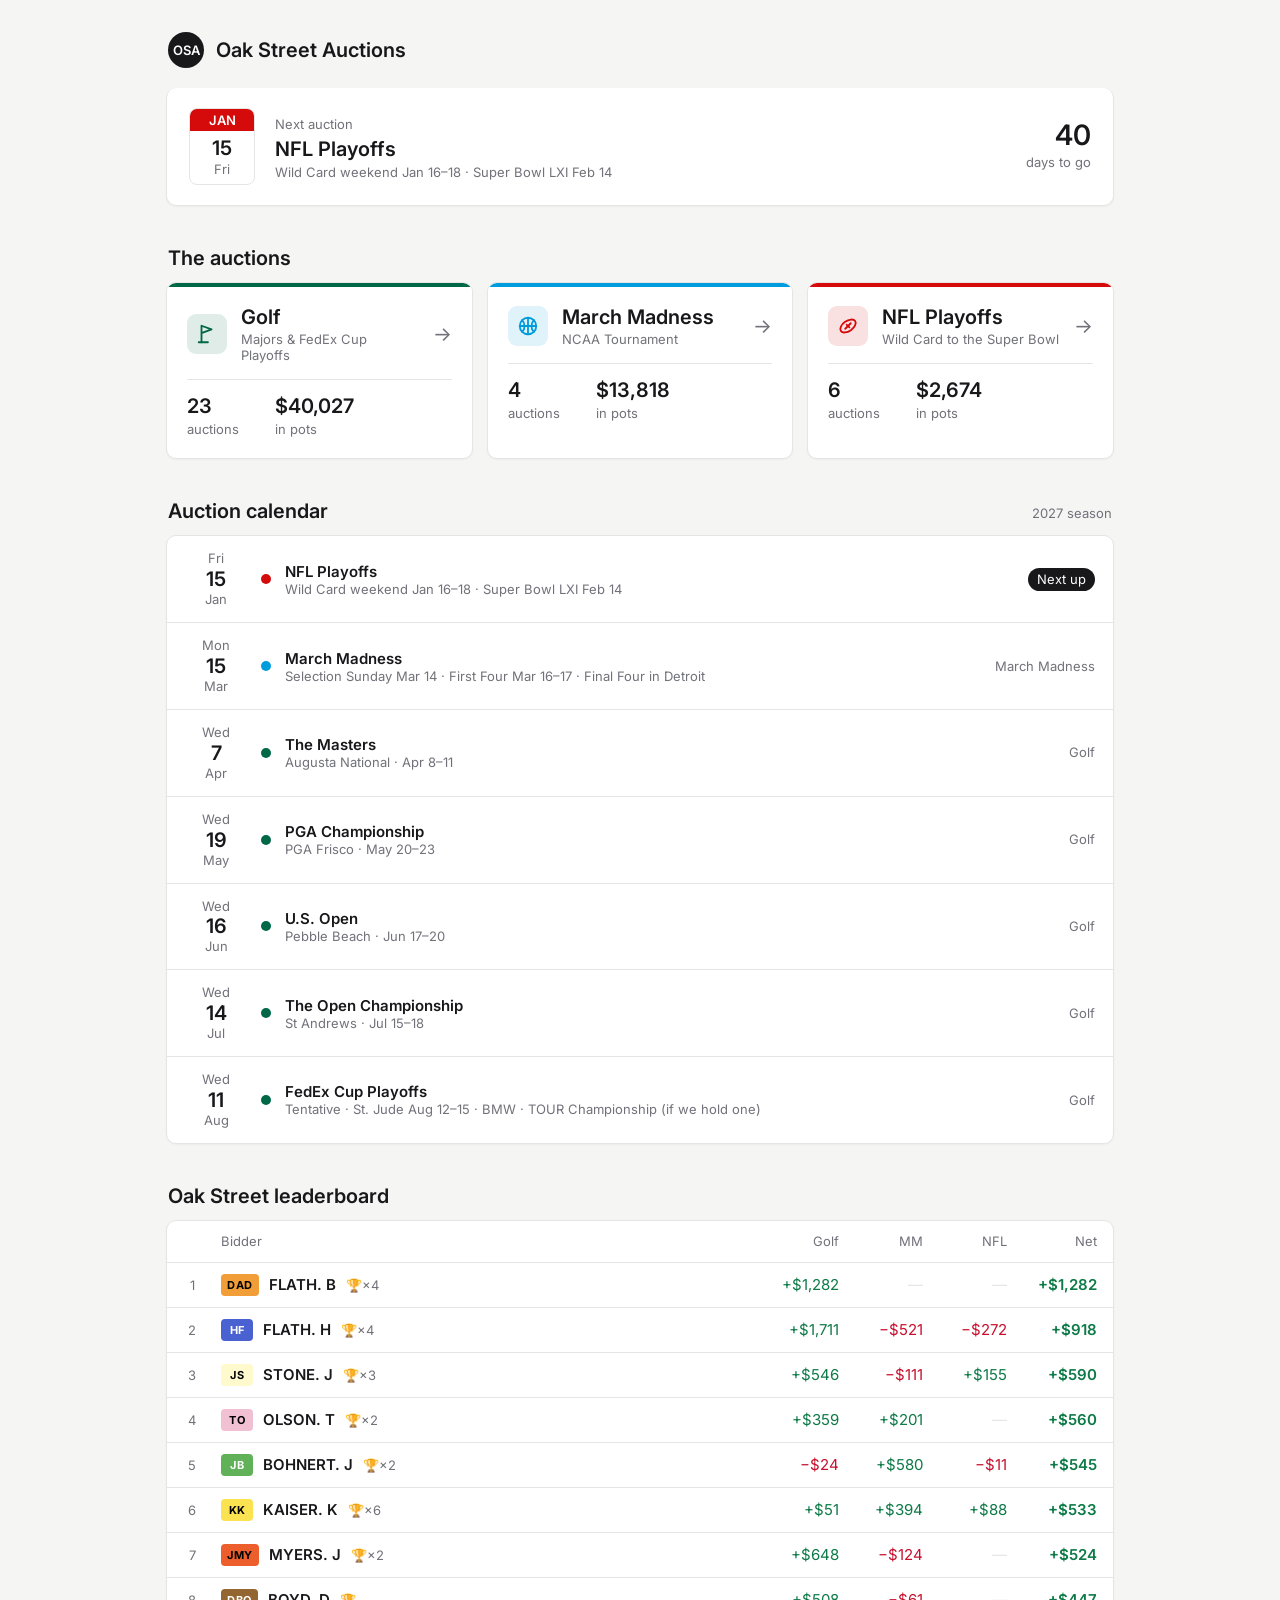
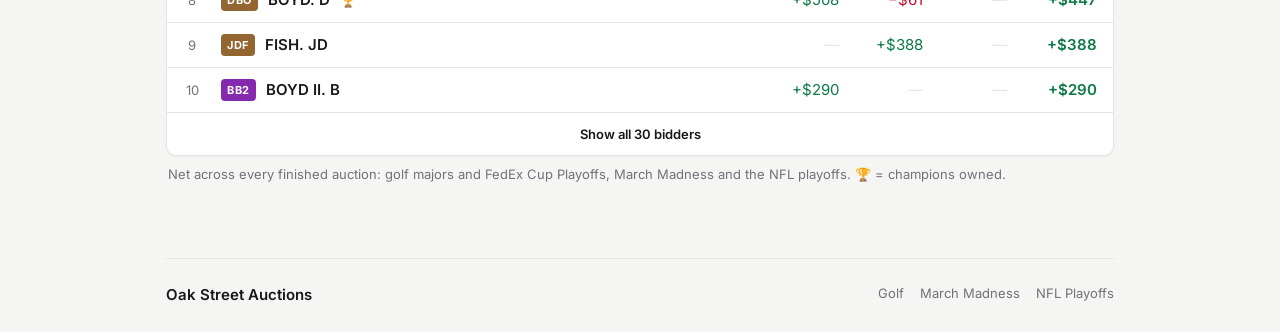
==== commit 3b9d33fa: "Homepage: one typeface, charcoal theme, simpler cards Co-Authored-By: Claude Opus 5.5 <noreply@anthr" ====
--- a/index.html
+++ b/index.html
@@ -10,17 +10,18 @@
 <meta property="og:url" content="https://oakstreetauctions.github.io/">
 <meta property="og:image" content="https://oakstreetauctions.github.io/apple-touch-icon.png">
 <meta property="og:type" content="website">
-<meta name="theme-color" content="#0b2a1e">
+<meta name="theme-color" content="#f5f5f4" media="(prefers-color-scheme: light)">
+<meta name="theme-color" content="#111113" media="(prefers-color-scheme: dark)">
 <link rel="apple-touch-icon" href="apple-touch-icon.png">
 <link rel="icon" href="apple-touch-icon.png">
 <link rel="preconnect" href="https://fonts.googleapis.com">
-<link href="https://fonts.googleapis.com/css2?family=Libre+Caslon+Text:ital,wght@0,400;0,700;1,400&family=Inter:wght@400;500;600;700&display=swap" rel="stylesheet">
+<link href="https://fonts.googleapis.com/css2?family=Inter:wght@400;600&display=swap" rel="stylesheet">
 <style>
 :root{--bg:#f6f4ec;--card:#fff;--fg:#1c2a21;--mut:#6d7468;--line:#e6e2d4;--row:#faf9f4;--green:#006747;--deep:#0b2a1e;--gold:#d9b54a;--pos:#0d7a47;--neg:#c8102e;
   --shadow:0 1px 2px rgba(28,42,33,.06),0 8px 24px rgba(28,42,33,.06);--serif:"Libre Caslon Text",Georgia,serif;--ui:Inter,system-ui,-apple-system,"Segoe UI",sans-serif;
   --golf:#006747;--mm:#009cde;--nfl:#d50a0a}
-@media (prefers-color-scheme:dark){:root:not([data-theme="light"]){--bg:#0a110d;--card:#121b16;--fg:#eef1ea;--mut:#9aa396;--line:#243029;--row:#16201a;--green:#4fb98a;--pos:#5fca98;--neg:#ff7a72;--shadow:none}}
-:root[data-theme="dark"]{--bg:#0a110d;--card:#121b16;--fg:#eef1ea;--mut:#9aa396;--line:#243029;--row:#16201a;--green:#4fb98a;--pos:#5fca98;--neg:#ff7a72;--shadow:none}
+@media (prefers-color-scheme:dark){:root:not([data-theme="light"]) .golf{--c:#34a874}:root:not([data-theme="light"]){--bg:#0a110d;--card:#121b16;--fg:#eef1ea;--mut:#9aa396;--line:#243029;--row:#16201a;--green:#4fb98a;--pos:#5fca98;--neg:#ff7a72;--shadow:none}}
+:root[data-theme="dark"] .golf{--c:#34a874}:root[data-theme="dark"]{--bg:#0a110d;--card:#121b16;--fg:#eef1ea;--mut:#9aa396;--line:#243029;--row:#16201a;--green:#4fb98a;--pos:#5fca98;--neg:#ff7a72;--shadow:none}
 *{box-sizing:border-box}
 html{-webkit-text-size-adjust:100%;scroll-behavior:smooth}
 body{margin:0;background:var(--bg);color:var(--fg);font:400 15px/1.45 var(--ui);-webkit-font-smoothing:antialiased;font-variant-ligatures:no-common-ligatures;font-feature-settings:"liga" 0,"dlig" 0}
@@ -99,24 +100,58 @@
 footer{max-width:948px;margin:36px 16px 0;padding:26px 0 calc(28px + env(safe-area-inset-bottom,0px));border-top:1px solid var(--line);display:flex;justify-content:space-between;gap:16px;flex-wrap:wrap;font:13px var(--ui);color:var(--mut)}
 footer b{font:400 italic 16px var(--serif);color:var(--fg)}footer nav{display:flex;gap:16px}footer nav a{text-decoration:none}footer nav a:hover{color:var(--fg)}
 @media(min-width:980px){footer{margin-left:auto;margin-right:auto}}
+
+/* ===== simplified: one typeface, four sizes (13 / 15 / 20 / 28), two weights ===== */
+:root{--bg:#f5f5f4;--card:#fff;--fg:#18181b;--mut:#71717a;--line:#e7e5e4;--row:#fafaf9;--green:#18181b;--serif:var(--ui);--shadow:0 1px 2px rgba(0,0,0,.04)}
+body{font:400 15px/1.5 var(--ui)}
+.top{background:none;color:var(--fg);border:0;text-align:left;max-width:980px;margin:0 auto;display:flex;align-items:center;gap:12px;padding:calc(env(safe-area-inset-top,0px) + 24px) 18px 4px}
+.top .cr{margin:0;width:36px;height:36px;border:0;background:var(--fg);color:#fff;font:600 13px var(--ui);letter-spacing:0}
+.top h1{margin:0;font:600 20px/1.2 var(--ui);letter-spacing:0}
+@media(min-width:700px){.top{padding-top:32px}.top .cr{width:36px;height:36px;font-size:13px}.top h1{font-size:20px}}
+.sec{margin:40px 2px 12px}.sec h2{font:600 20px/1.2 var(--ui)}
+.sec span,.nx small,.cd small,.nums small,.st small,.lt .m small,.lb th,.tl .d b,.tl .d small,.cal small,.pill{font:400 13px/1.3 var(--ui)!important;letter-spacing:0!important;text-transform:none!important;color:var(--mut)}
+.next{border-top:0}.cal{border-color:var(--line)}.cal b{font:600 13px var(--ui);letter-spacing:0;padding:3px 0}.cal strong{font:600 20px/1.3 var(--ui);padding-top:4px}.cal small{padding-bottom:6px}
+.nx h3{font:600 20px/1.25 var(--ui);margin:2px 0}.nx p{font-size:13px}
+.cd strong,.nums strong{font:600 28px/1.1 var(--ui)}
+.st strong{font:600 20px/1.2 var(--ui)}
+.ah{background:var(--card)!important;color:var(--fg);min-height:0;padding:18px 20px 4px;border-top:4px solid var(--c)}
+.ah:after{display:none}.ah .ico{background:color-mix(in srgb,var(--c) 12%,transparent);color:var(--c);width:36px;height:36px;border-radius:9px}
+.auc h3,.mm .ah h3,.nfl .ah h3{font:600 20px/1.2 var(--ui)!important;text-transform:none!important;letter-spacing:0!important;margin-top:12px}
+.ah p{font-size:13px;opacity:1;color:var(--mut);font-weight:400}
+.golf{--c:#006747}.mm{--c:#009cde}.nfl{--c:#d50a0a}
+.lt .m span{font-size:13px}.open{font-size:13px}
+.tl .d strong{font:600 20px/1.2 var(--ui)}.tl .n strong{font:600 15px var(--ui)}.tl .n span{font-size:13px}
+.pill{border:0;padding:0}.pill.nx{padding:3px 9px;color:#fff!important;background:var(--fg)}.pill.lv{padding:3px 9px;color:#fff!important}
+.lb table{font:400 15px var(--ui)}.lb td{font-size:15px}.lb th{text-align:right}.lb .rk{font:400 13px var(--ui)}.lb .tot{font:600 15px var(--ui)}.lb .tr{font:400 13px var(--ui)}
+.note{font-size:13px}.more{font:600 13px var(--ui)}
+footer{font-size:13px}footer b{font:600 15px var(--ui)}
+.ab{padding-bottom:20px}
+
+/* cards: icon beside the name, numbers on one line under a hairline */
+.auc .ah{display:grid;grid-template-columns:auto minmax(0,1fr) auto;align-items:center;gap:14px;padding:18px 20px 16px;min-height:0}
+.auc .ah>div{min-width:0}.auc .ah h3{margin:0!important;line-height:1.2}.auc .ah p{margin:2px 0 0}
+.auc .ah .ico{width:40px;height:40px}
+.auc .ah:after{display:block;content:"→";position:static;width:auto;background:none;opacity:1;color:var(--mut);font:400 20px var(--ui);transition:transform .15s}
+.auc:hover .ah:after{transform:translateX(3px);color:var(--fg)}
+.auc .ab{padding:0 20px 18px;gap:0;flex:0}
+.auc .st{display:flex;gap:36px;padding-top:14px;border-top:1px solid var(--line)}
+@media (prefers-color-scheme:dark){:root:not([data-theme="light"]){--bg:#111113;--card:#1a1a1d;--fg:#f4f4f5;--mut:#a1a1aa;--line:#2a2a2e;--row:#1f1f22;--green:#f4f4f5;--pos:#5fca98;--neg:#ff7a72;--shadow:none;color-scheme:dark}:root:not([data-theme="light"]) .top .cr{background:#f4f4f5;color:#111113} :root:not([data-theme="light"]) .pill.nx{background:#f4f4f5!important;color:#111113!important}}
+:root[data-theme="dark"]{--bg:#111113;--card:#1a1a1d;--fg:#f4f4f5;--mut:#a1a1aa;--line:#2a2a2e;--row:#1f1f22;--green:#f4f4f5;--pos:#5fca98;--neg:#ff7a72;--shadow:none;color-scheme:dark}:root[data-theme="dark"] .top .cr{background:#f4f4f5;color:#111113} :root[data-theme="dark"] .pill.nx{background:#f4f4f5!important;color:#111113!important}
 </style>
-<link href="https://fonts.googleapis.com/css2?family=Barlow+Condensed:ital,wght@1,800&family=Oswald:wght@700&display=swap" rel="stylesheet">
 <script src="summary.js"></script>
 </head>
 <body>
 <header class="top"><a class="cr" href="/" aria-label="Oak Street Auctions home">OSA</a><h1>Oak Street Auctions</h1></header>
 <main>
   <a class="card next" id="next" href="#calendar"></a>
-  <div class="card nums" id="nums"></div>
-
-  <div class="sec" id="auctions"><h2>The auctions</h2><span>Three Calcuttas</span></div>
+
+  <div class="sec" id="auctions"><h2>The auctions</h2></div>
   <div class="grid3" id="aucs"></div>
 
   <div class="sec" id="calendar"><h2>Auction calendar</h2><span id="season"></span></div>
   <div class="card tl" id="tl"></div>
-  <div class="note">Golf auctions are the Wednesday before each tournament, March Madness the Monday before the First Four, and the NFL the day before the first playoff game.</div>
-
-  <div class="sec" id="leaderboard"><h2>Oak Street leaderboard</h2><span>Net</span></div>
+
+  <div class="sec" id="leaderboard"><h2>Oak Street leaderboard</h2></div>
   <div class="card lb" id="lb"></div>
   <div class="note">Net across every finished auction: golf majors and FedEx Cup Playoffs, March Madness and the NFL playoffs. 🏆 = champions owned.</div>
 </main>
@@ -133,21 +168,20 @@
 function draw(sched){const O=window.OSA,S=O.sites,today=new Date();today.setHours(0,0,0,0);
   const y0=Math.min(...Object.values(S).map(s=>s.y0));if($("kick"))$("kick").textContent="Calcuttas since "+y0;
   const tot=Object.values(S).reduce((a,s)=>a+s.auctions,0),pots=Object.values(S).reduce((a,s)=>a+s.pots,0);
-  $("nums").innerHTML=`<div><strong>${tot}</strong><small>Auctions</small></div><div><strong>${fm(pots)}</strong><small>In pots</small></div><div><strong>${O.board.length}</strong><small>Bidders</small></div><div><strong>${Math.max(...Object.values(S).map(s=>s.y1))-y0+1}</strong><small>Seasons</small></div>`;
+  if($("nums"))$("nums").innerHTML=`<div><strong>${tot}</strong><small>Auctions</small></div><div><strong>${fm(pots)}</strong><small>In pots</small></div><div><strong>${O.board.length}</strong><small>Bidders</small></div><div><strong>${Math.max(...Object.values(S).map(s=>s.y1))-y0+1}</strong><small>Seasons</small></div>`;
   $("aucs").innerHTML=["golf","mm","nfl"].map(k=>{const s=S[k],p=SP[k];const owners=(s.last.owner||"").split(" & ").filter(Boolean);
     return`<a class="card auc ${k}" href="${p.url}"><div class="ah"><span class="ico">${svg(p.ic)}</span><div><h3>${p.n}</h3><p>${p.sub}</p></div></div>
-    <div class="ab"><div class="st"><div><strong>${s.auctions}</strong><small>${p.what}</small></div><div><strong>${fm(s.pots)}</strong><small>in pots</small></div><div><strong>’${String(s.y0).slice(2)}–’${String(s.y1).slice(2)}</strong><small>seasons</small></div></div>
-    <div class="lt">${owners.map(tag).join("")}<div class="m"><small>Latest champion</small><span>${s.last.champ} · ${s.last.ev}</span></div><span class="open">Open →</span></div></div></a>`}).join("");
+    <div class="ab"><div class="st"><div><strong>${s.auctions}</strong><small>${p.what}</small></div><div><strong>${fm(s.pots)}</strong><small>in pots</small></div></div></div></a>`}).join("");
   // calendar
   const ev=(sched&&sched.auctions||[]).map(a=>Object.assign({},a,{dt:dk(a.date)})).sort((a,b)=>a.dt-b.dt);
   $("season").textContent=sched?sched.season+" season":"";
   const nx=ev.find(a=>a.dt>=today);
   $("tl").innerHTML=ev.map(a=>{const p=SP[a.sport],past=a.dt<today,isN=a===nx,isT=Math.floor((a.dt-today)/864e5)===0;
-    return`<a class="ev${past?" past":""}" href="${a.site||p.url}" style="--c:${p.c}"><div class="d"><b>${a.dt.toLocaleDateString(undefined,{weekday:"short"})}</b><strong>${a.dt.getDate()}</strong><small>${a.dt.toLocaleDateString(undefined,{month:"short"})}</small></div><span class="dot"></span>
+    return`<a class="ev${past?" past":""}" href="${(!past&&a.preview)||a.site||p.url}" style="--c:${p.c}"><div class="d"><b>${a.dt.toLocaleDateString(undefined,{weekday:"short"})}</b><strong>${a.dt.getDate()}</strong><small>${a.dt.toLocaleDateString(undefined,{month:"short"})}</small></div><span class="dot"></span>
     <div class="n"><strong>${a.name}</strong><span>${a.tbd?"Tentative · ":""}${a.detail||""}</span></div>${isT?'<span class="pill lv">Tonight</span>':isN?'<span class="pill nx">Next up</span>':`<span class="pill">${p.n}</span>`}</a>`}).join("")||`<div style="padding:18px" class="note">The next season's calendar is coming soon.</div>`;
   // next up
   if(nx){const p=SP[nx.sport],days=Math.floor((nx.dt-today)/864e5);
-    $("next").style.setProperty("--c",p.c);$("next").href=nx.site||p.url;
+    $("next").style.setProperty("--c",p.c);$("next").href=nx.preview||nx.site||p.url;
     $("next").innerHTML=`<div class="cal"><b>${nx.dt.toLocaleDateString(undefined,{month:"short"}).toUpperCase()}</b><strong>${nx.dt.getDate()}</strong><small>${nx.dt.toLocaleDateString(undefined,{weekday:"short"})}</small></div>
     <div class="nx"><small>Next auction</small><h3>${nx.name}</h3><p>${nx.detail||""}</p></div><div class="cd"><strong>${days===0?"Tonight":days}</strong><small>${days===0?"":days===1?"day to go":"days to go"}</small></div>`}
   else $("next").style.display="none";
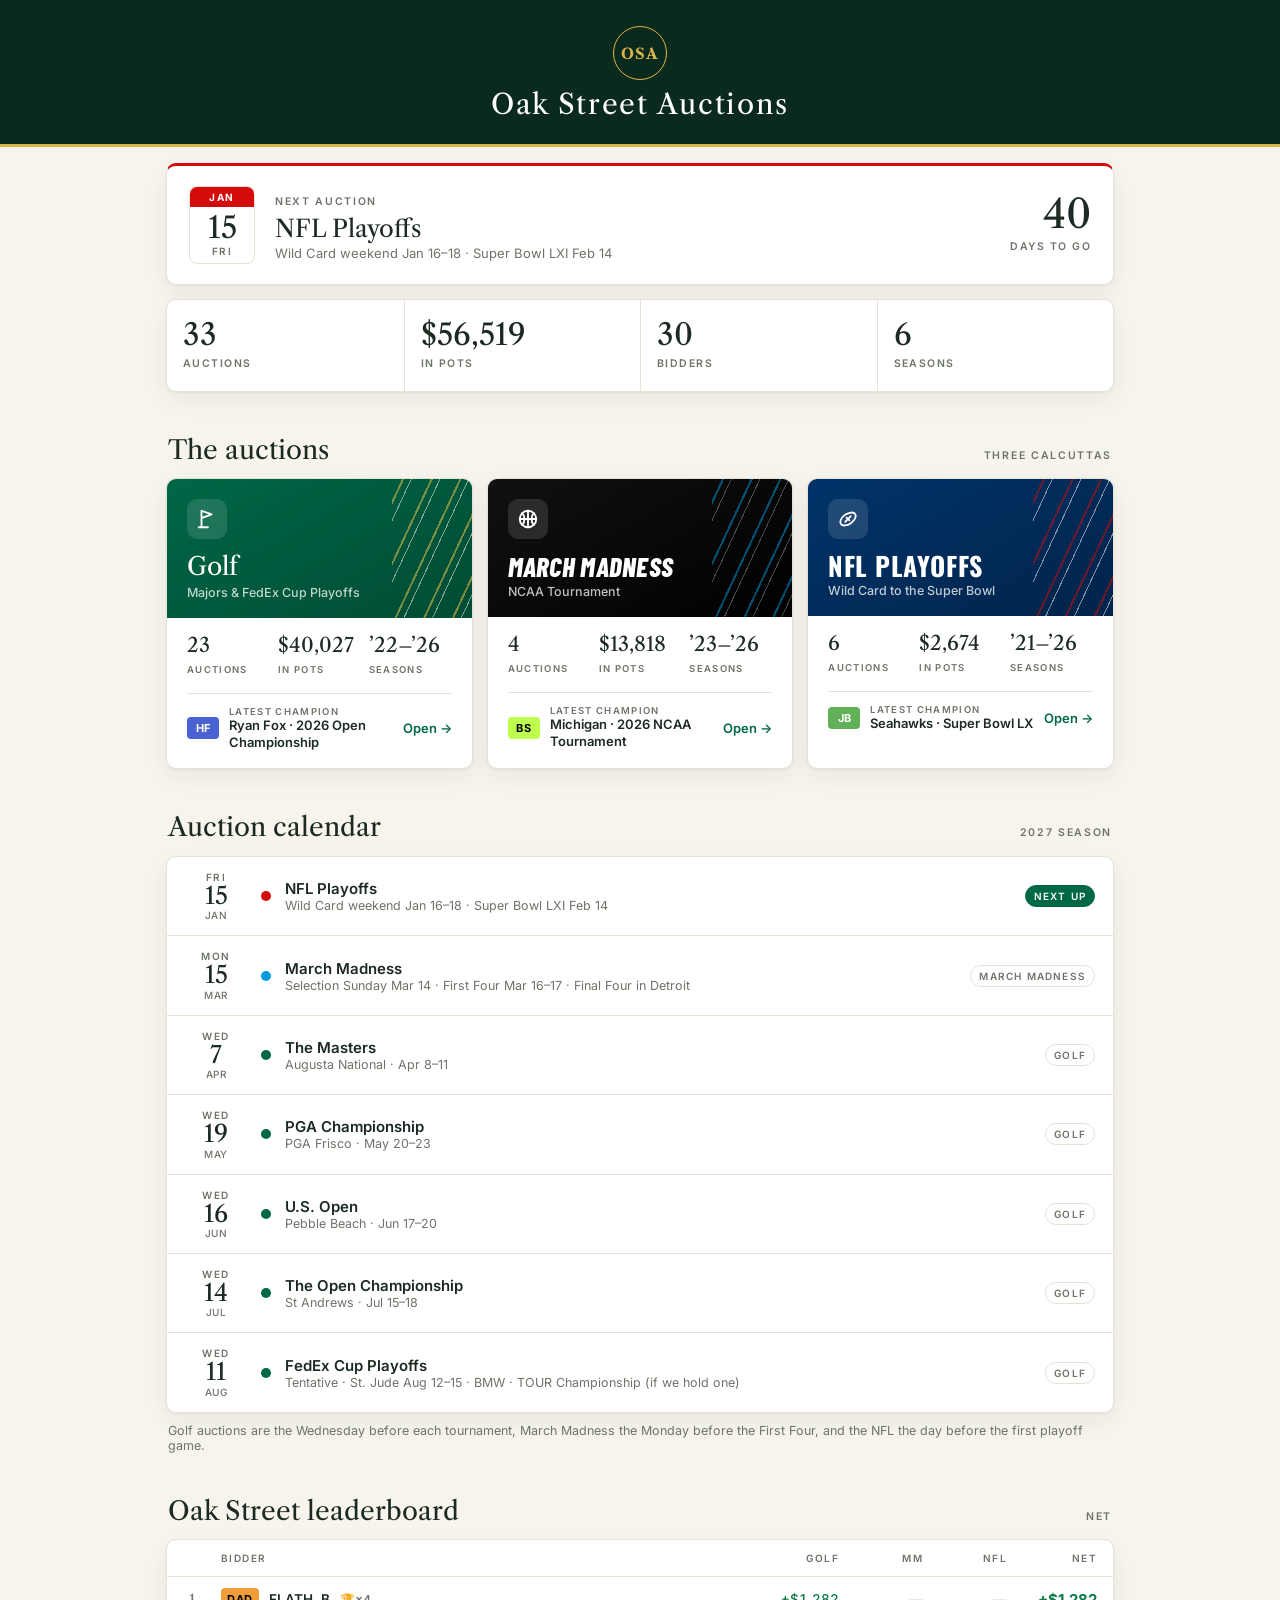
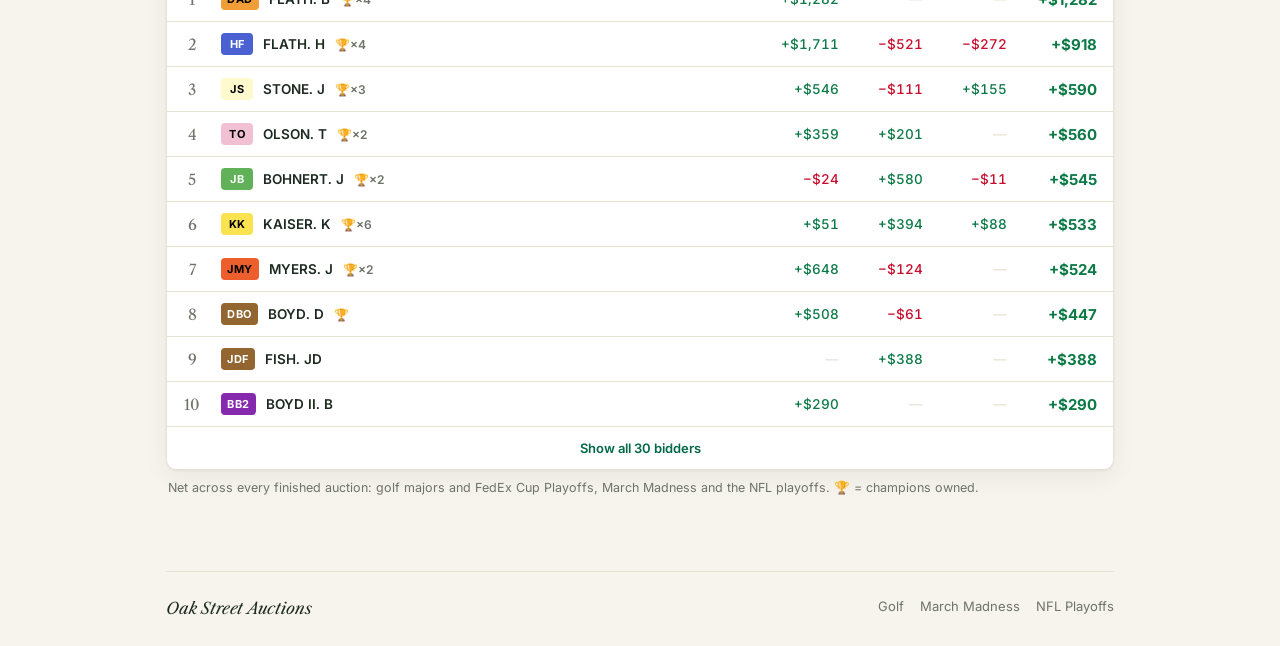
==== commit c29b7dd9: "Revert homepage to the green-and-gold design Co-Authored-By: Claude Opus 5.5 <noreply@anthropic.com>" ====
--- a/index.html
+++ b/index.html
@@ -10,18 +10,17 @@
 <meta property="og:url" content="https://oakstreetauctions.github.io/">
 <meta property="og:image" content="https://oakstreetauctions.github.io/apple-touch-icon.png">
 <meta property="og:type" content="website">
-<meta name="theme-color" content="#f5f5f4" media="(prefers-color-scheme: light)">
-<meta name="theme-color" content="#111113" media="(prefers-color-scheme: dark)">
+<meta name="theme-color" content="#0b2a1e">
 <link rel="apple-touch-icon" href="apple-touch-icon.png">
 <link rel="icon" href="apple-touch-icon.png">
 <link rel="preconnect" href="https://fonts.googleapis.com">
-<link href="https://fonts.googleapis.com/css2?family=Inter:wght@400;600&display=swap" rel="stylesheet">
+<link href="https://fonts.googleapis.com/css2?family=Libre+Caslon+Text:ital,wght@0,400;0,700;1,400&family=Inter:wght@400;500;600;700&display=swap" rel="stylesheet">
 <style>
 :root{--bg:#f6f4ec;--card:#fff;--fg:#1c2a21;--mut:#6d7468;--line:#e6e2d4;--row:#faf9f4;--green:#006747;--deep:#0b2a1e;--gold:#d9b54a;--pos:#0d7a47;--neg:#c8102e;
   --shadow:0 1px 2px rgba(28,42,33,.06),0 8px 24px rgba(28,42,33,.06);--serif:"Libre Caslon Text",Georgia,serif;--ui:Inter,system-ui,-apple-system,"Segoe UI",sans-serif;
   --golf:#006747;--mm:#009cde;--nfl:#d50a0a}
-@media (prefers-color-scheme:dark){:root:not([data-theme="light"]) .golf{--c:#34a874}:root:not([data-theme="light"]){--bg:#0a110d;--card:#121b16;--fg:#eef1ea;--mut:#9aa396;--line:#243029;--row:#16201a;--green:#4fb98a;--pos:#5fca98;--neg:#ff7a72;--shadow:none}}
-:root[data-theme="dark"] .golf{--c:#34a874}:root[data-theme="dark"]{--bg:#0a110d;--card:#121b16;--fg:#eef1ea;--mut:#9aa396;--line:#243029;--row:#16201a;--green:#4fb98a;--pos:#5fca98;--neg:#ff7a72;--shadow:none}
+@media (prefers-color-scheme:dark){:root:not([data-theme="light"]){--bg:#0a110d;--card:#121b16;--fg:#eef1ea;--mut:#9aa396;--line:#243029;--row:#16201a;--green:#4fb98a;--pos:#5fca98;--neg:#ff7a72;--shadow:none}}
+:root[data-theme="dark"]{--bg:#0a110d;--card:#121b16;--fg:#eef1ea;--mut:#9aa396;--line:#243029;--row:#16201a;--green:#4fb98a;--pos:#5fca98;--neg:#ff7a72;--shadow:none}
 *{box-sizing:border-box}
 html{-webkit-text-size-adjust:100%;scroll-behavior:smooth}
 body{margin:0;background:var(--bg);color:var(--fg);font:400 15px/1.45 var(--ui);-webkit-font-smoothing:antialiased;font-variant-ligatures:no-common-ligatures;font-feature-settings:"liga" 0,"dlig" 0}
@@ -100,58 +99,24 @@
 footer{max-width:948px;margin:36px 16px 0;padding:26px 0 calc(28px + env(safe-area-inset-bottom,0px));border-top:1px solid var(--line);display:flex;justify-content:space-between;gap:16px;flex-wrap:wrap;font:13px var(--ui);color:var(--mut)}
 footer b{font:400 italic 16px var(--serif);color:var(--fg)}footer nav{display:flex;gap:16px}footer nav a{text-decoration:none}footer nav a:hover{color:var(--fg)}
 @media(min-width:980px){footer{margin-left:auto;margin-right:auto}}
-
-/* ===== simplified: one typeface, four sizes (13 / 15 / 20 / 28), two weights ===== */
-:root{--bg:#f5f5f4;--card:#fff;--fg:#18181b;--mut:#71717a;--line:#e7e5e4;--row:#fafaf9;--green:#18181b;--serif:var(--ui);--shadow:0 1px 2px rgba(0,0,0,.04)}
-body{font:400 15px/1.5 var(--ui)}
-.top{background:none;color:var(--fg);border:0;text-align:left;max-width:980px;margin:0 auto;display:flex;align-items:center;gap:12px;padding:calc(env(safe-area-inset-top,0px) + 24px) 18px 4px}
-.top .cr{margin:0;width:36px;height:36px;border:0;background:var(--fg);color:#fff;font:600 13px var(--ui);letter-spacing:0}
-.top h1{margin:0;font:600 20px/1.2 var(--ui);letter-spacing:0}
-@media(min-width:700px){.top{padding-top:32px}.top .cr{width:36px;height:36px;font-size:13px}.top h1{font-size:20px}}
-.sec{margin:40px 2px 12px}.sec h2{font:600 20px/1.2 var(--ui)}
-.sec span,.nx small,.cd small,.nums small,.st small,.lt .m small,.lb th,.tl .d b,.tl .d small,.cal small,.pill{font:400 13px/1.3 var(--ui)!important;letter-spacing:0!important;text-transform:none!important;color:var(--mut)}
-.next{border-top:0}.cal{border-color:var(--line)}.cal b{font:600 13px var(--ui);letter-spacing:0;padding:3px 0}.cal strong{font:600 20px/1.3 var(--ui);padding-top:4px}.cal small{padding-bottom:6px}
-.nx h3{font:600 20px/1.25 var(--ui);margin:2px 0}.nx p{font-size:13px}
-.cd strong,.nums strong{font:600 28px/1.1 var(--ui)}
-.st strong{font:600 20px/1.2 var(--ui)}
-.ah{background:var(--card)!important;color:var(--fg);min-height:0;padding:18px 20px 4px;border-top:4px solid var(--c)}
-.ah:after{display:none}.ah .ico{background:color-mix(in srgb,var(--c) 12%,transparent);color:var(--c);width:36px;height:36px;border-radius:9px}
-.auc h3,.mm .ah h3,.nfl .ah h3{font:600 20px/1.2 var(--ui)!important;text-transform:none!important;letter-spacing:0!important;margin-top:12px}
-.ah p{font-size:13px;opacity:1;color:var(--mut);font-weight:400}
-.golf{--c:#006747}.mm{--c:#009cde}.nfl{--c:#d50a0a}
-.lt .m span{font-size:13px}.open{font-size:13px}
-.tl .d strong{font:600 20px/1.2 var(--ui)}.tl .n strong{font:600 15px var(--ui)}.tl .n span{font-size:13px}
-.pill{border:0;padding:0}.pill.nx{padding:3px 9px;color:#fff!important;background:var(--fg)}.pill.lv{padding:3px 9px;color:#fff!important}
-.lb table{font:400 15px var(--ui)}.lb td{font-size:15px}.lb th{text-align:right}.lb .rk{font:400 13px var(--ui)}.lb .tot{font:600 15px var(--ui)}.lb .tr{font:400 13px var(--ui)}
-.note{font-size:13px}.more{font:600 13px var(--ui)}
-footer{font-size:13px}footer b{font:600 15px var(--ui)}
-.ab{padding-bottom:20px}
-
-/* cards: icon beside the name, numbers on one line under a hairline */
-.auc .ah{display:grid;grid-template-columns:auto minmax(0,1fr) auto;align-items:center;gap:14px;padding:18px 20px 16px;min-height:0}
-.auc .ah>div{min-width:0}.auc .ah h3{margin:0!important;line-height:1.2}.auc .ah p{margin:2px 0 0}
-.auc .ah .ico{width:40px;height:40px}
-.auc .ah:after{display:block;content:"→";position:static;width:auto;background:none;opacity:1;color:var(--mut);font:400 20px var(--ui);transition:transform .15s}
-.auc:hover .ah:after{transform:translateX(3px);color:var(--fg)}
-.auc .ab{padding:0 20px 18px;gap:0;flex:0}
-.auc .st{display:flex;gap:36px;padding-top:14px;border-top:1px solid var(--line)}
-@media (prefers-color-scheme:dark){:root:not([data-theme="light"]){--bg:#111113;--card:#1a1a1d;--fg:#f4f4f5;--mut:#a1a1aa;--line:#2a2a2e;--row:#1f1f22;--green:#f4f4f5;--pos:#5fca98;--neg:#ff7a72;--shadow:none;color-scheme:dark}:root:not([data-theme="light"]) .top .cr{background:#f4f4f5;color:#111113} :root:not([data-theme="light"]) .pill.nx{background:#f4f4f5!important;color:#111113!important}}
-:root[data-theme="dark"]{--bg:#111113;--card:#1a1a1d;--fg:#f4f4f5;--mut:#a1a1aa;--line:#2a2a2e;--row:#1f1f22;--green:#f4f4f5;--pos:#5fca98;--neg:#ff7a72;--shadow:none;color-scheme:dark}:root[data-theme="dark"] .top .cr{background:#f4f4f5;color:#111113} :root[data-theme="dark"] .pill.nx{background:#f4f4f5!important;color:#111113!important}
 </style>
+<link href="https://fonts.googleapis.com/css2?family=Barlow+Condensed:ital,wght@1,800&family=Oswald:wght@700&display=swap" rel="stylesheet">
 <script src="summary.js"></script>
 </head>
 <body>
 <header class="top"><a class="cr" href="/" aria-label="Oak Street Auctions home">OSA</a><h1>Oak Street Auctions</h1></header>
 <main>
   <a class="card next" id="next" href="#calendar"></a>
+  <div class="card nums" id="nums"></div>
 
-  <div class="sec" id="auctions"><h2>The auctions</h2></div>
+  <div class="sec" id="auctions"><h2>The auctions</h2><span>Three Calcuttas</span></div>
   <div class="grid3" id="aucs"></div>
 
   <div class="sec" id="calendar"><h2>Auction calendar</h2><span id="season"></span></div>
   <div class="card tl" id="tl"></div>
+  <div class="note">Golf auctions are the Wednesday before each tournament, March Madness the Monday before the First Four, and the NFL the day before the first playoff game.</div>
 
-  <div class="sec" id="leaderboard"><h2>Oak Street leaderboard</h2></div>
+  <div class="sec" id="leaderboard"><h2>Oak Street leaderboard</h2><span>Net</span></div>
   <div class="card lb" id="lb"></div>
   <div class="note">Net across every finished auction: golf majors and FedEx Cup Playoffs, March Madness and the NFL playoffs. 🏆 = champions owned.</div>
 </main>
@@ -168,10 +133,11 @@
 function draw(sched){const O=window.OSA,S=O.sites,today=new Date();today.setHours(0,0,0,0);
   const y0=Math.min(...Object.values(S).map(s=>s.y0));if($("kick"))$("kick").textContent="Calcuttas since "+y0;
   const tot=Object.values(S).reduce((a,s)=>a+s.auctions,0),pots=Object.values(S).reduce((a,s)=>a+s.pots,0);
-  if($("nums"))$("nums").innerHTML=`<div><strong>${tot}</strong><small>Auctions</small></div><div><strong>${fm(pots)}</strong><small>In pots</small></div><div><strong>${O.board.length}</strong><small>Bidders</small></div><div><strong>${Math.max(...Object.values(S).map(s=>s.y1))-y0+1}</strong><small>Seasons</small></div>`;
+  $("nums").innerHTML=`<div><strong>${tot}</strong><small>Auctions</small></div><div><strong>${fm(pots)}</strong><small>In pots</small></div><div><strong>${O.board.length}</strong><small>Bidders</small></div><div><strong>${Math.max(...Object.values(S).map(s=>s.y1))-y0+1}</strong><small>Seasons</small></div>`;
   $("aucs").innerHTML=["golf","mm","nfl"].map(k=>{const s=S[k],p=SP[k];const owners=(s.last.owner||"").split(" & ").filter(Boolean);
     return`<a class="card auc ${k}" href="${p.url}"><div class="ah"><span class="ico">${svg(p.ic)}</span><div><h3>${p.n}</h3><p>${p.sub}</p></div></div>
-    <div class="ab"><div class="st"><div><strong>${s.auctions}</strong><small>${p.what}</small></div><div><strong>${fm(s.pots)}</strong><small>in pots</small></div></div></div></a>`}).join("");
+    <div class="ab"><div class="st"><div><strong>${s.auctions}</strong><small>${p.what}</small></div><div><strong>${fm(s.pots)}</strong><small>in pots</small></div><div><strong>’${String(s.y0).slice(2)}–’${String(s.y1).slice(2)}</strong><small>seasons</small></div></div>
+    <div class="lt">${owners.map(tag).join("")}<div class="m"><small>Latest champion</small><span>${s.last.champ} · ${s.last.ev}</span></div><span class="open">Open →</span></div></div></a>`}).join("");
   // calendar
   const ev=(sched&&sched.auctions||[]).map(a=>Object.assign({},a,{dt:dk(a.date)})).sort((a,b)=>a.dt-b.dt);
   $("season").textContent=sched?sched.season+" season":"";
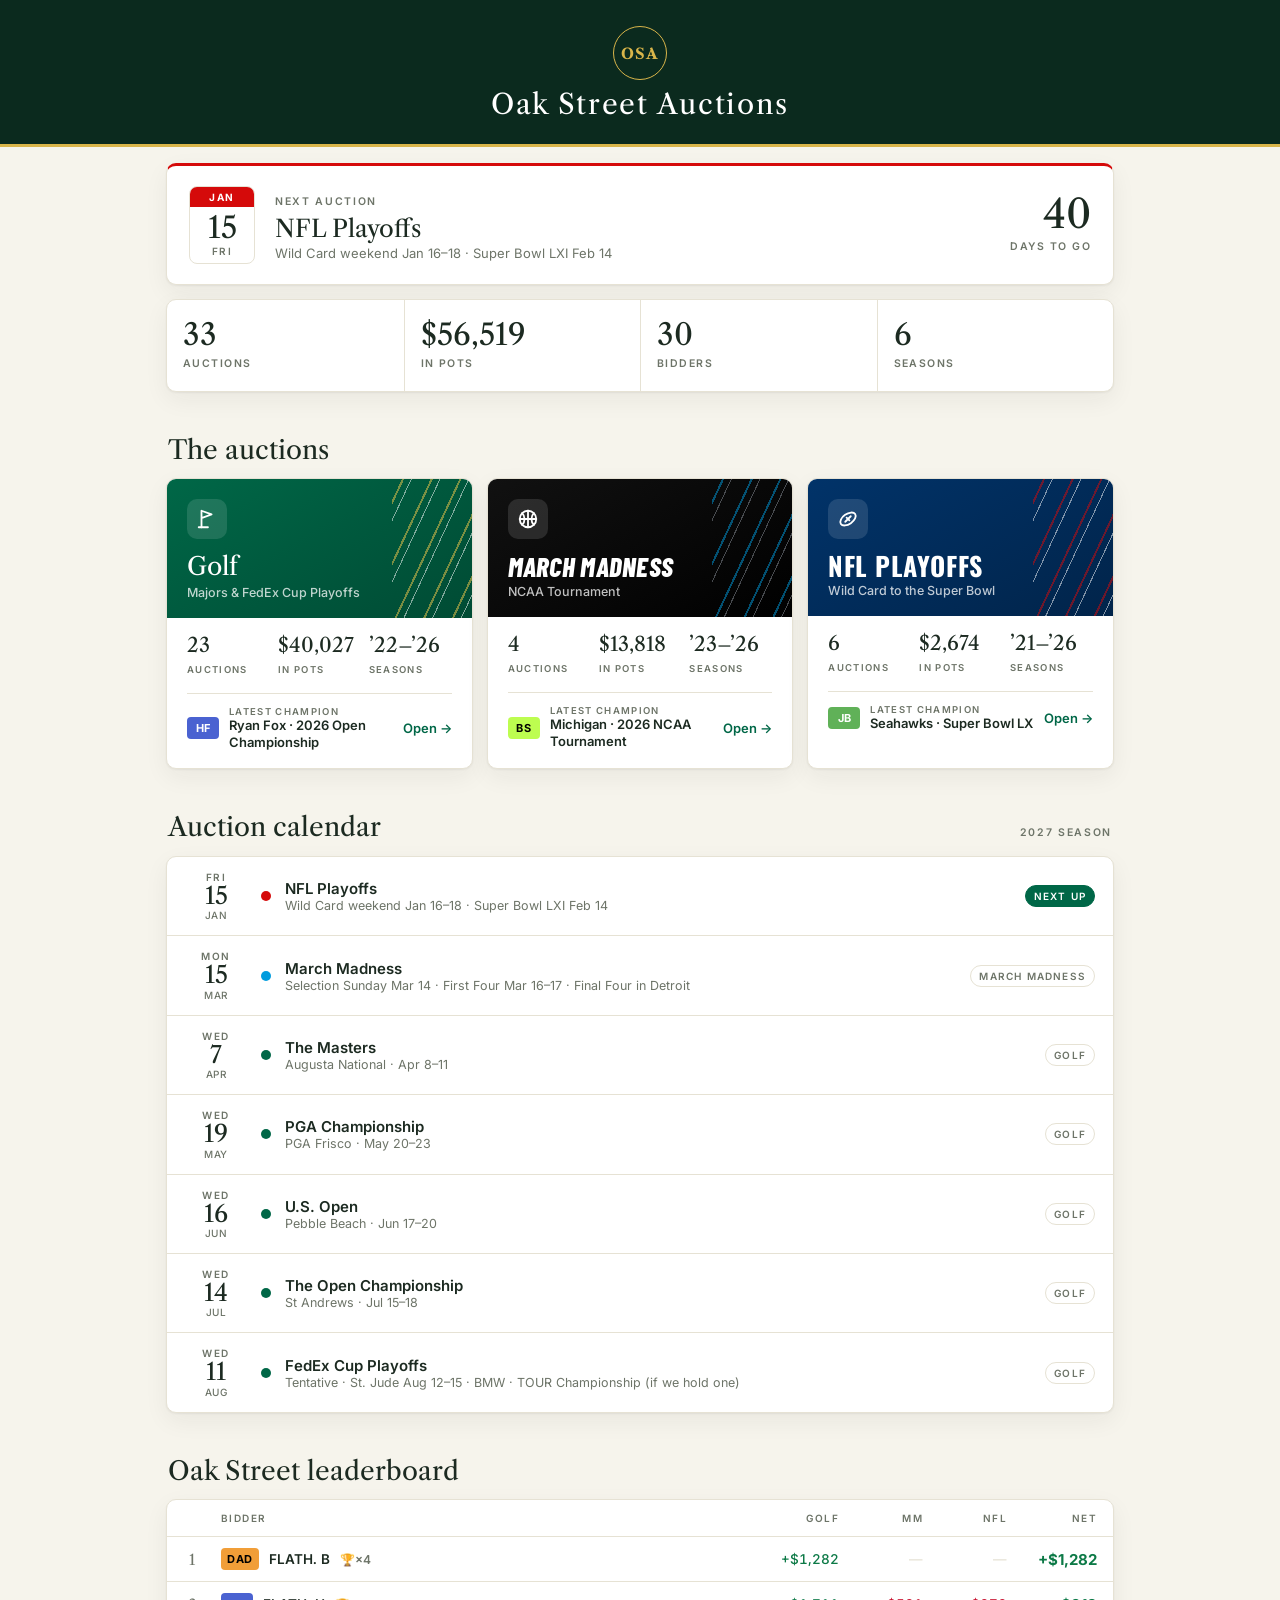
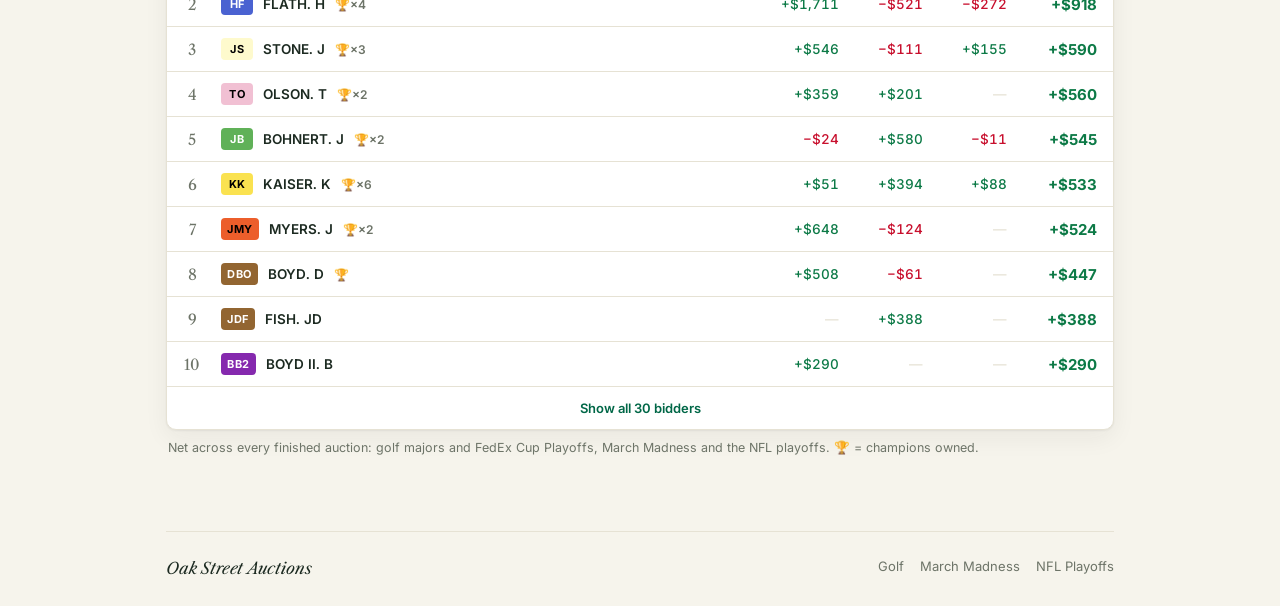
==== commit ae5c895c: "Homepage: drop Three Calcuttas, Net label and calendar note Co-Authored-By: Claude Opus 5.5 <noreply" ====
--- a/index.html
+++ b/index.html
@@ -109,14 +109,13 @@
   <a class="card next" id="next" href="#calendar"></a>
   <div class="card nums" id="nums"></div>
 
-  <div class="sec" id="auctions"><h2>The auctions</h2><span>Three Calcuttas</span></div>
+  <div class="sec" id="auctions"><h2>The auctions</h2></div>
   <div class="grid3" id="aucs"></div>
 
   <div class="sec" id="calendar"><h2>Auction calendar</h2><span id="season"></span></div>
   <div class="card tl" id="tl"></div>
-  <div class="note">Golf auctions are the Wednesday before each tournament, March Madness the Monday before the First Four, and the NFL the day before the first playoff game.</div>
 
-  <div class="sec" id="leaderboard"><h2>Oak Street leaderboard</h2><span>Net</span></div>
+  <div class="sec" id="leaderboard"><h2>Oak Street leaderboard</h2></div>
   <div class="card lb" id="lb"></div>
   <div class="note">Net across every finished auction: golf majors and FedEx Cup Playoffs, March Madness and the NFL playoffs. 🏆 = champions owned.</div>
 </main>
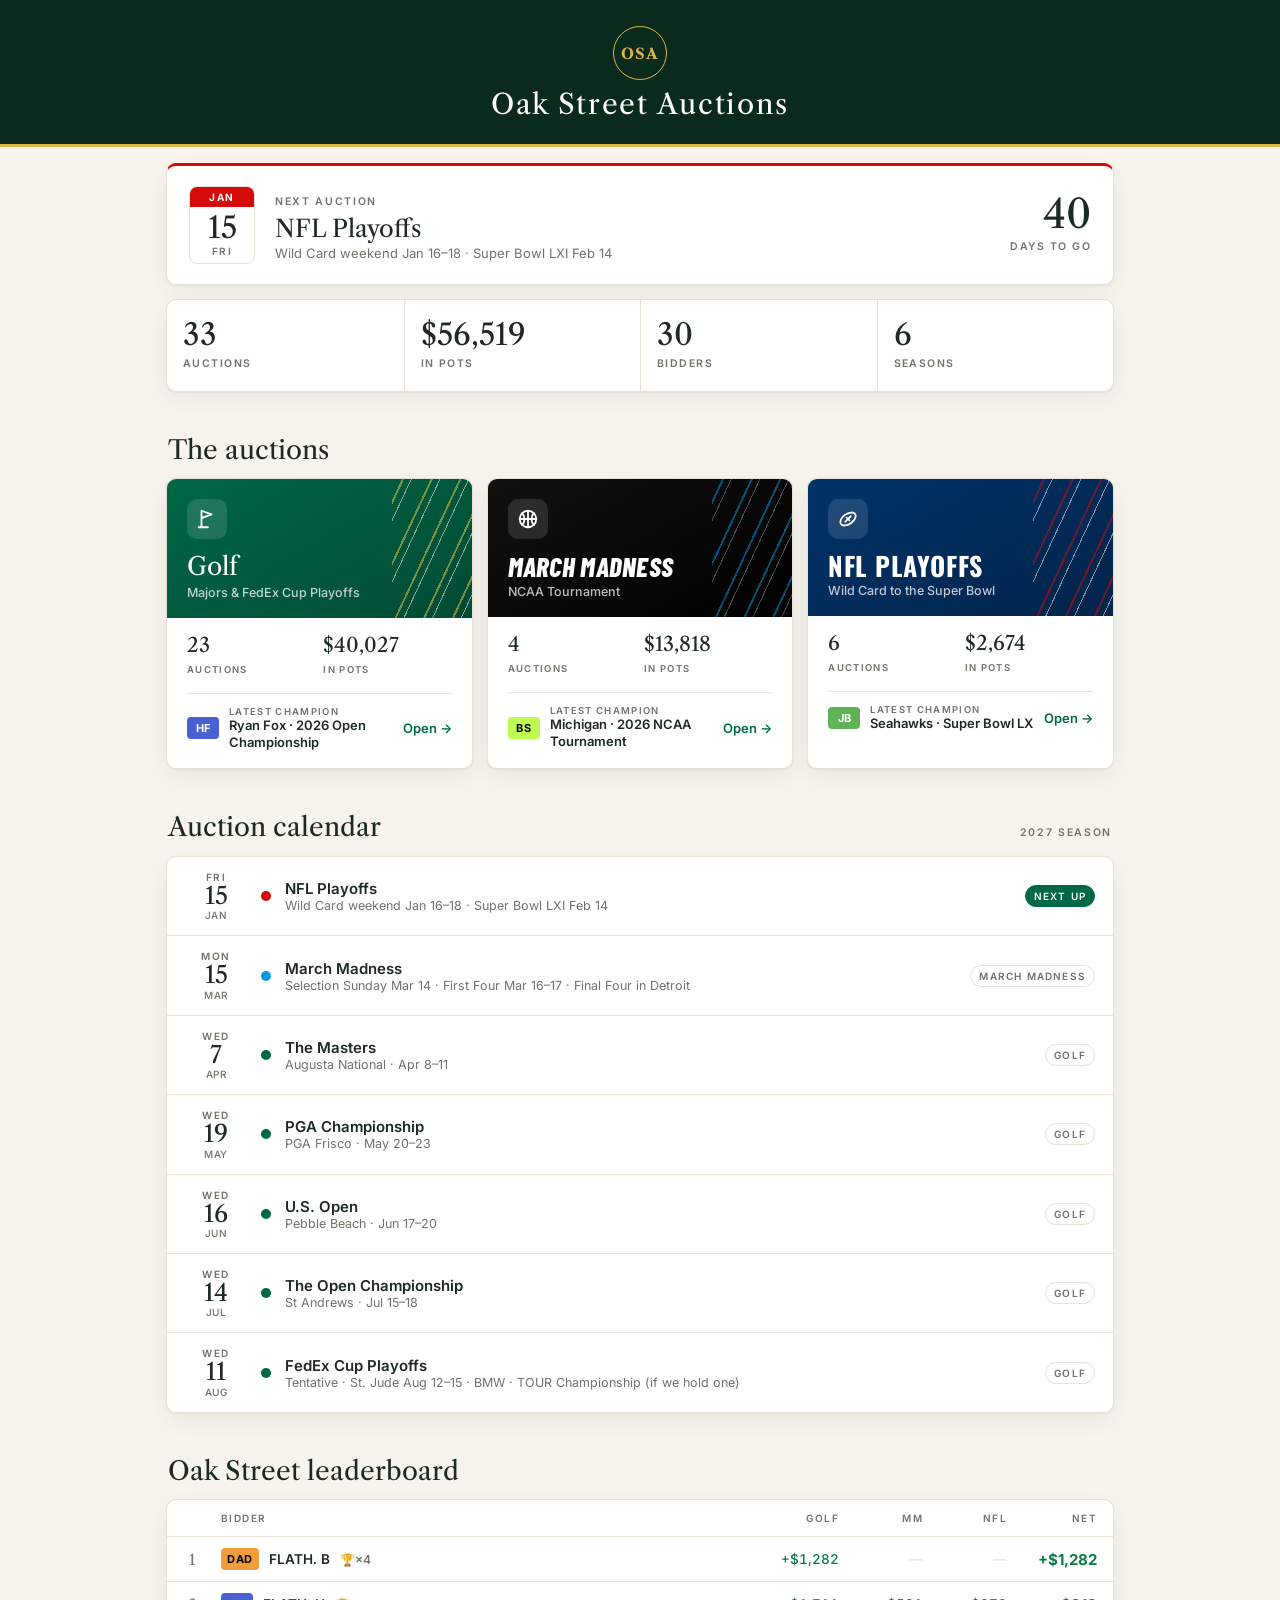
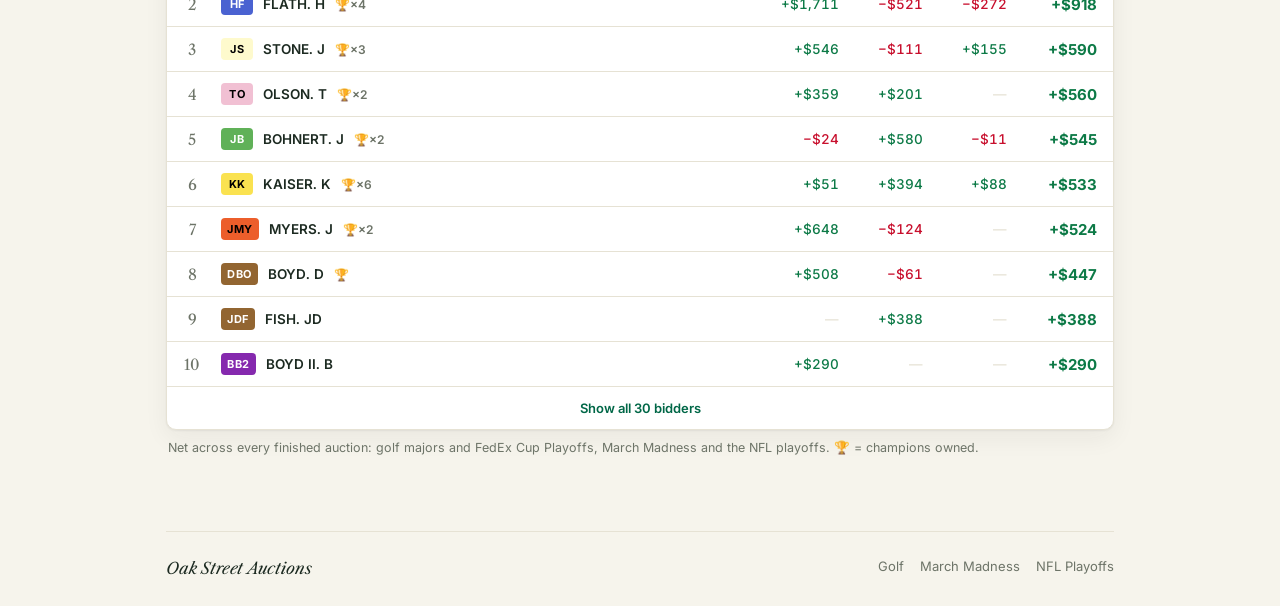
==== commit db2011d6: "Homepage: drop seasons from sport cards Co-Authored-By: Claude Opus 5.5 <noreply@anthropic.com> Clau" ====
--- a/index.html
+++ b/index.html
@@ -65,7 +65,7 @@
 .mm .ah{background:linear-gradient(150deg,#111,#000);--s1:#009cde;--s2:#8a9099}.mm .ah h3{font:italic 800 27px/1 "Barlow Condensed",var(--ui);text-transform:uppercase;letter-spacing:.01em}
 .nfl .ah{background:linear-gradient(150deg,#013369,#01244a);--s1:#d50a0a;--s2:#fff}.nfl .ah h3{font:700 26px/1 Oswald,var(--ui);text-transform:uppercase;letter-spacing:.02em}
 .ab{padding:16px 20px 18px;display:flex;flex-direction:column;gap:14px;flex:1}
-.st{display:grid;grid-template-columns:repeat(3,minmax(0,1fr));gap:8px}
+.st{display:grid;grid-template-columns:repeat(2,minmax(0,1fr));gap:8px}
 .st strong{display:block;font:400 20px/1.15 var(--serif);white-space:nowrap}.st small{font:600 9.5px var(--ui);letter-spacing:.14em;text-transform:uppercase;color:var(--mut)}
 .lt{display:flex;align-items:center;gap:10px;padding-top:12px;border-top:1px solid var(--line);font:13px var(--ui)}
 .lt .m{flex:1;min-width:0}.lt .m small{display:block;font:600 9.5px var(--ui);letter-spacing:.14em;text-transform:uppercase;color:var(--mut)}
@@ -135,7 +135,7 @@
   $("nums").innerHTML=`<div><strong>${tot}</strong><small>Auctions</small></div><div><strong>${fm(pots)}</strong><small>In pots</small></div><div><strong>${O.board.length}</strong><small>Bidders</small></div><div><strong>${Math.max(...Object.values(S).map(s=>s.y1))-y0+1}</strong><small>Seasons</small></div>`;
   $("aucs").innerHTML=["golf","mm","nfl"].map(k=>{const s=S[k],p=SP[k];const owners=(s.last.owner||"").split(" & ").filter(Boolean);
     return`<a class="card auc ${k}" href="${p.url}"><div class="ah"><span class="ico">${svg(p.ic)}</span><div><h3>${p.n}</h3><p>${p.sub}</p></div></div>
-    <div class="ab"><div class="st"><div><strong>${s.auctions}</strong><small>${p.what}</small></div><div><strong>${fm(s.pots)}</strong><small>in pots</small></div><div><strong>’${String(s.y0).slice(2)}–’${String(s.y1).slice(2)}</strong><small>seasons</small></div></div>
+    <div class="ab"><div class="st"><div><strong>${s.auctions}</strong><small>${p.what}</small></div><div><strong>${fm(s.pots)}</strong><small>in pots</small></div></div>
     <div class="lt">${owners.map(tag).join("")}<div class="m"><small>Latest champion</small><span>${s.last.champ} · ${s.last.ev}</span></div><span class="open">Open →</span></div></div></a>`}).join("");
   // calendar
   const ev=(sched&&sched.auctions||[]).map(a=>Object.assign({},a,{dt:dk(a.date)})).sort((a,b)=>a.dt-b.dt);
